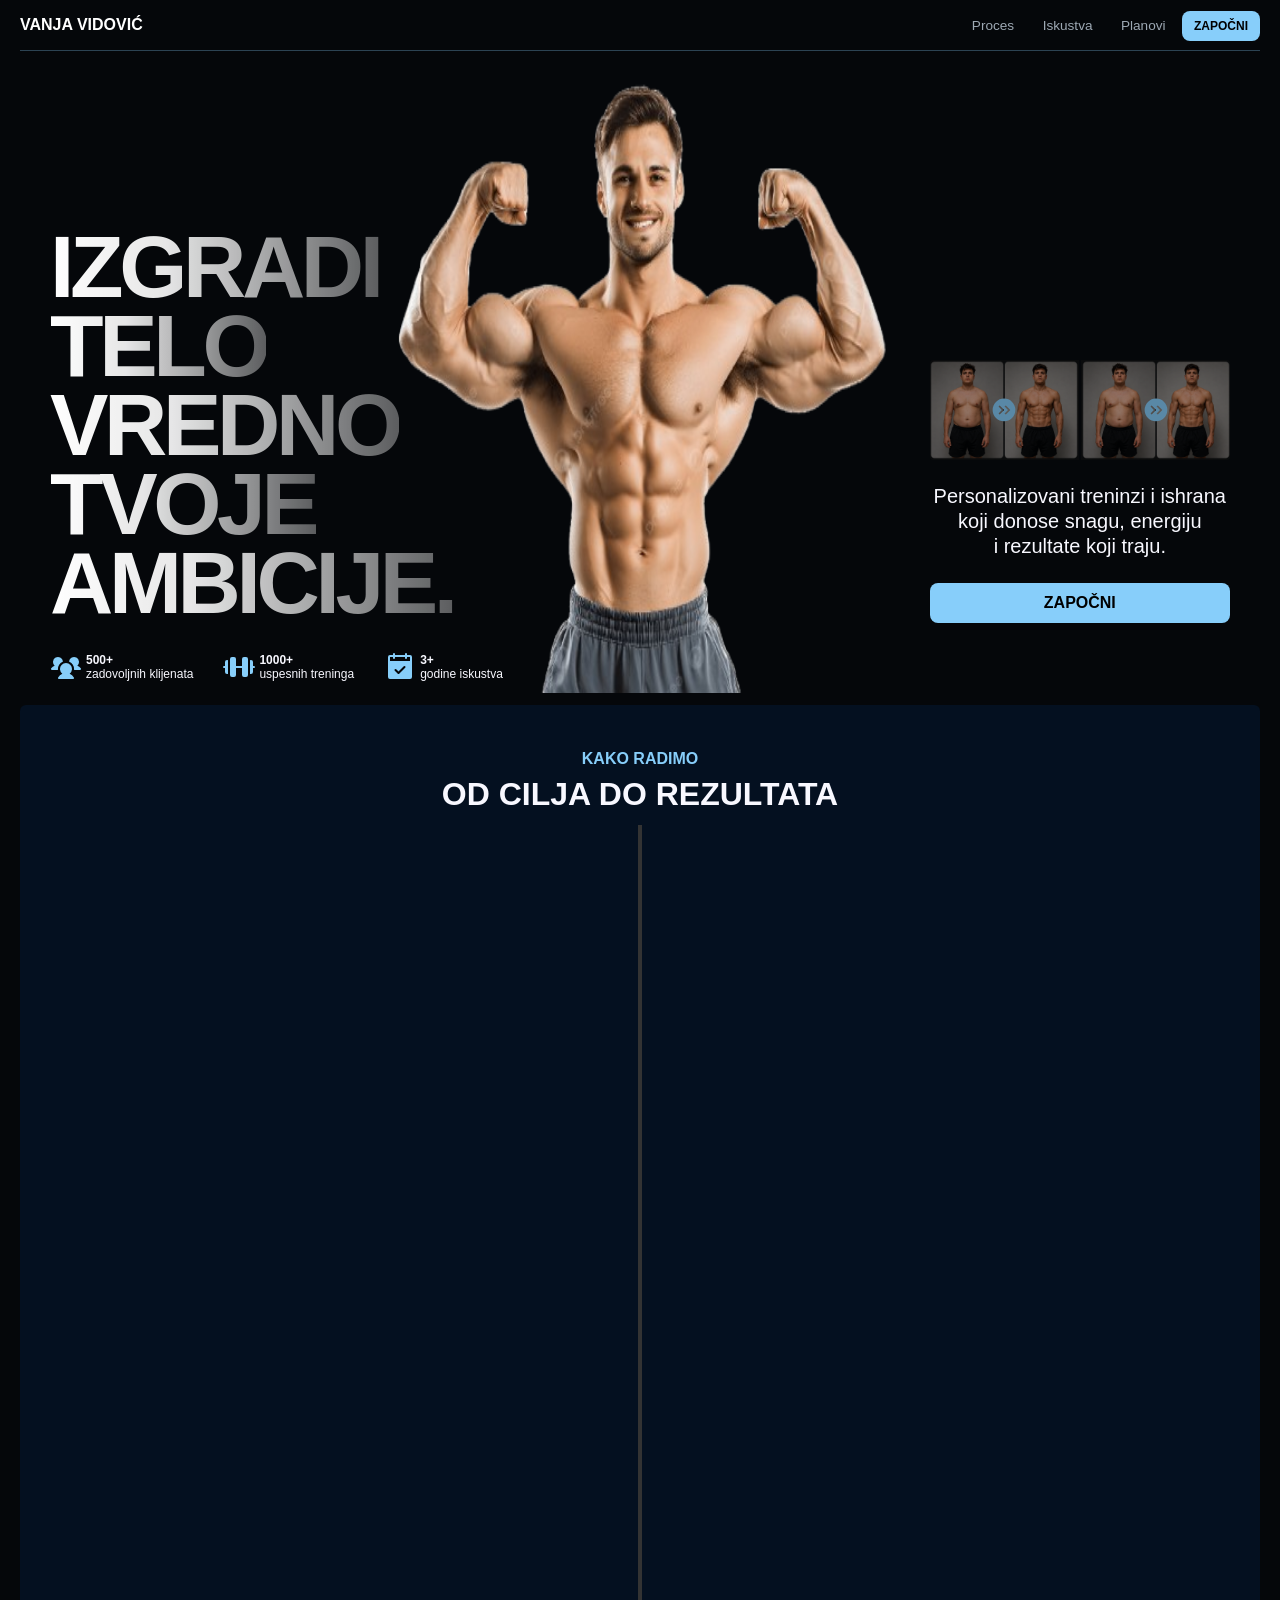
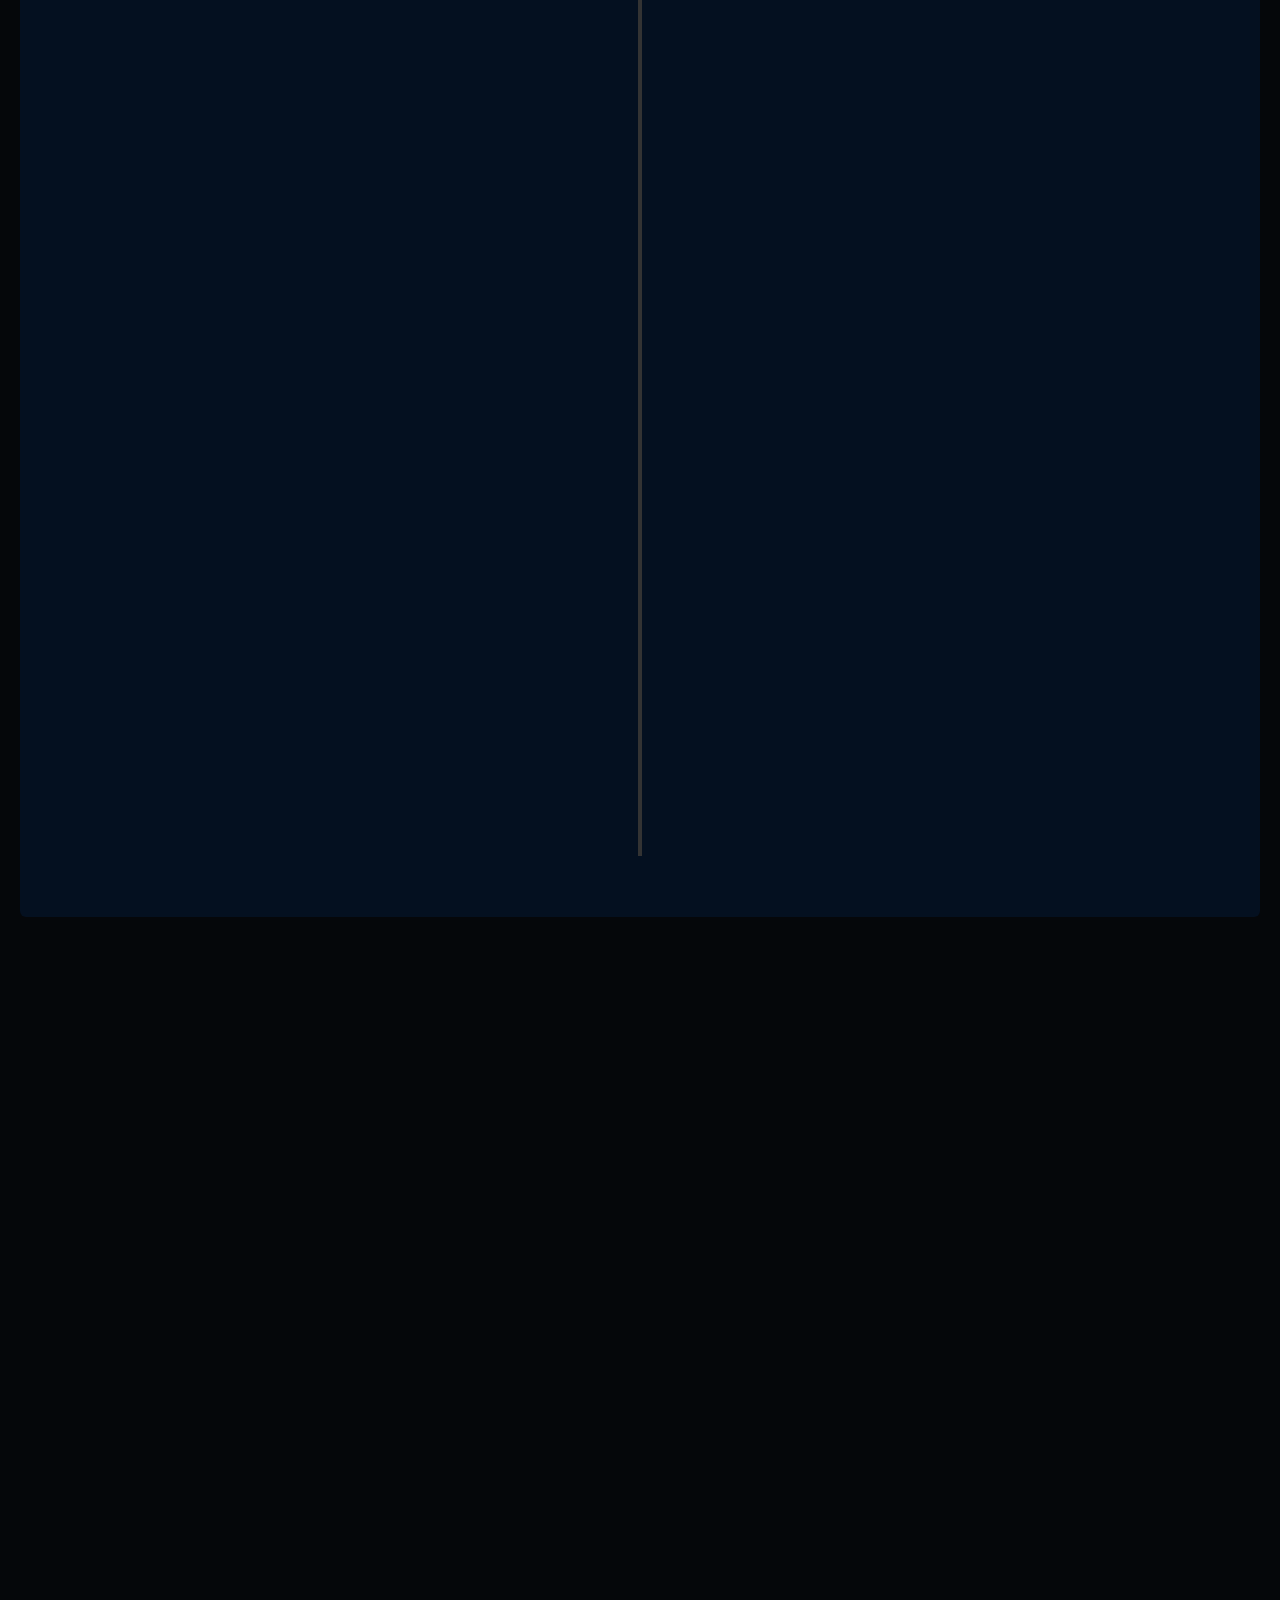
==== index.html @ 12bb02ba "initial content" ====
<!DOCTYPE html>
<html lang="en">
<head>
    <meta charset="UTF-8">
    <meta name="viewport" content="width=device-width, initial-scale=1.0">
    <title>VANJA VIDOVIC | FITNESS COACH</title>
    <link href="https://unpkg.com/aos@2.3.1/dist/aos.css" rel="stylesheet">
    <link rel="stylesheet" href="styles.css">
    
<head>
<body>
    <div class="wrapper">

        <header>
            <a class="vv" href="#prva-sekcija">Vanja Vidović</a>
            <nav>
                <ul>
                    <!-- <li><a href="#hero-id">Početna</a></li> -->
                    <li><a href="#procesSekcija">Proces</a></li>
                    <!-- <li><a href="#rezultati-id">Rezultati</a></li> -->
                    <li><a href="#testemonials-id">Iskustva</a></li>
                    <!-- <li><a href="#o-meni-id">O meni</a></li> -->
                    <li><a href="#ponuda-id">Planovi</a></li>
                    <li class="zapocni"><a class="zapocni-hiperlink" href="upitnik-pc-v2.html">ZAPOČNI</a></li>
                </ul>
            </nav>
        </header>
        
        <main>
            <section class="hero" id="hero-id">
                <img class = "hero-image" src="images/hero test 2.png" alt="slika_trenera">
                
                <div class="title-users">
                    <h1 class="hero-title" id="#title-anchor" data-aos="fade-right" data-aos-anchor="title-anchor"
                    data-aos-duration="1500">
                        <span>Izgradi</span>
                        <span>Telo</span>
                        <span>Vredno</span>
                        <span>Tvoje</span>
                        <span>Ambicije.</span>
                    </h1>
                    
                    <div class="hero-cta" id="#hero-title-anchor" data-aos="fade-left" data-aos-anchor="hero-title-anchor"
                        data-aos-duration="1500">

                        <!-- <div class="steps-cta">
                            <div class="steps-cta-text">
                                <div class="steps-cta-text-item">
                                    <svg xmlns="http://www.w3.org/2000/svg" width="32" height="32" fill="#000000" viewBox="0 0 256 256"><path d="M128,24A104,104,0,1,0,232,128,104.11,104.11,0,0,0,128,24Zm12,152a8,8,0,0,1-16,0V95l-11.56,7.71a8,8,0,1,1-8.88-13.32l24-16A8,8,0,0,1,140,80Z"></path></svg>
                                    <p>Upoznavanje</p>
                                </div>

                                <div class="steps-cta-text-item">
                                    <svg xmlns="http://www.w3.org/2000/svg" width="32" height="32" fill="#000000" viewBox="0 0 256 256"><path d="M128,24A104,104,0,1,0,232,128,104.11,104.11,0,0,0,128,24Zm24,144a8,8,0,0,1,0,16H104a8,8,0,0,1-6.4-12.8l43.17-57.56a16,16,0,1,0-27.86-15,8,8,0,0,1-15.09-5.34,32,32,0,1,1,55.74,29.93L120,168Z"></path></svg>
                                    <p>Plan</p>
                                </div>

                                <div class="steps-cta-text-item">
                                    <svg xmlns="http://www.w3.org/2000/svg" width="32" height="32" fill="#000000" viewBox="0 0 256 256"><path d="M128,24A104,104,0,1,0,232,128,104.11,104.11,0,0,0,128,24Zm-4,164a35.71,35.71,0,0,1-25.71-10.81A8,8,0,1,1,109.71,166,20,20,0,1,0,124,132a8,8,0,0,1-6.55-12.59L136.63,92H104a8,8,0,0,1,0-16h48a8,8,0,0,1,6.55,12.59l-21,30A36,36,0,0,1,124,188Z"></path></svg>
                                    <p>Trening</p>
                                </div>

                                <div class="steps-cta-text-item">
                                    <svg xmlns="http://www.w3.org/2000/svg" width="32" height="32" fill="#000000" viewBox="0 0 256 256"><path d="M104.36,144,136,103.32V144ZM232,128A104,104,0,1,1,128,24,104.11,104.11,0,0,1,232,128Zm-64,24a8,8,0,0,0-8-8h-8V80a8,8,0,0,0-14.31-4.91l-56,72A8,8,0,0,0,88,160h48v16a8,8,0,0,0,16,0V160h8A8,8,0,0,0,168,152Z"></path></svg>
                                    <p>Napredak</p>
                                </div>
                            </div>
                        </div> -->

                        <div class="hero-rezultati">
                            <div class="hero-rezultati-item">
                                <img src="images/rezultat1.png" alt="">
                                <svg class="transformation-icon" xmlns="http://www.w3.org/2000/svg" width="32" height="32" fill="#87cefa" viewBox="0 0 256 256"><path d="M201.57,54.42a104,104,0,1,0,0,147.15A104.17,104.17,0,0,0,201.57,54.42Zm-75.91,79.24-32,32a8,8,0,1,1-11.32-11.32L108.68,128,82.32,101.64A8,8,0,1,1,93.64,90.32l32,32A8,8,0,0,1,125.66,133.66Zm56,0-32,32a8,8,0,0,1-11.32-11.32L164.71,128l-26.36-26.36a8,8,0,1,1,11.32-11.32l32,32A8,8,0,0,1,181.68,133.66Z"></path></svg>
                            </div>

                            <div class="hero-rezultati-item">
                                <img src="images/rezultat1.png" alt="">
                                <svg class="transformation-icon" xmlns="http://www.w3.org/2000/svg" width="32" height="32" fill="#87cefa" viewBox="0 0 256 256"><path d="M201.57,54.42a104,104,0,1,0,0,147.15A104.17,104.17,0,0,0,201.57,54.42Zm-75.91,79.24-32,32a8,8,0,1,1-11.32-11.32L108.68,128,82.32,101.64A8,8,0,1,1,93.64,90.32l32,32A8,8,0,0,1,125.66,133.66Zm56,0-32,32a8,8,0,0,1-11.32-11.32L164.71,128l-26.36-26.36a8,8,0,1,1,11.32-11.32l32,32A8,8,0,0,1,181.68,133.66Z"></path></svg>
                            </div>

                             <div class="hero-rezultati-item">
                                <img src="images/rezultat1.png" alt="">
                                <svg class="transformation-icon" xmlns="http://www.w3.org/2000/svg" width="32" height="32" fill="#87cefa" viewBox="0 0 256 256"><path d="M201.57,54.42a104,104,0,1,0,0,147.15A104.17,104.17,0,0,0,201.57,54.42Zm-75.91,79.24-32,32a8,8,0,1,1-11.32-11.32L108.68,128,82.32,101.64A8,8,0,1,1,93.64,90.32l32,32A8,8,0,0,1,125.66,133.66Zm56,0-32,32a8,8,0,0,1-11.32-11.32L164.71,128l-26.36-26.36a8,8,0,1,1,11.32-11.32l32,32A8,8,0,0,1,181.68,133.66Z"></path></svg>
                            </div>

                             <div class="hero-rezultati-item">
                                <img src="images/rezultat1.png" alt="">
                                <svg class="transformation-icon" xmlns="http://www.w3.org/2000/svg" width="32" height="32" fill="#87cefa" viewBox="0 0 256 256"><path d="M201.57,54.42a104,104,0,1,0,0,147.15A104.17,104.17,0,0,0,201.57,54.42Zm-75.91,79.24-32,32a8,8,0,1,1-11.32-11.32L108.68,128,82.32,101.64A8,8,0,1,1,93.64,90.32l32,32A8,8,0,0,1,125.66,133.66Zm56,0-32,32a8,8,0,0,1-11.32-11.32L164.71,128l-26.36-26.36a8,8,0,1,1,11.32-11.32l32,32A8,8,0,0,1,181.68,133.66Z"></path></svg>
                            </div>
                        </div>

                        <p>
                            <span>Personalizovani treninzi i ishrana</span> 
                            <span>koji donose snagu, energiju</span> 
                            <span>i rezultate koji traju.</span>
                        </p>
                        <a class="cta-hiperlink" href="upitnik-pc-v2.html">ZAPOČNI</a>
                    </div>
                </div>
                
                <div class="badges" id="badges" data-aos="fade-right" data-aos-anchor="#badges"
                data-aos-duration="1750">
                    <div class="badge-item">
                        <svg class="badges-icon" xmlns="http://www.w3.org/2000/svg" width="32" height="32" fill="#000000" viewBox="0 0 256 256"><path d="M64.12,147.8a4,4,0,0,1-4,4.2H16a8,8,0,0,1-7.8-6.17,8.35,8.35,0,0,1,1.62-6.93A67.79,67.79,0,0,1,37,117.51a40,40,0,1,1,66.46-35.8,3.94,3.94,0,0,1-2.27,4.18A64.08,64.08,0,0,0,64,144C64,145.28,64,146.54,64.12,147.8Zm182-8.91A67.76,67.76,0,0,0,219,117.51a40,40,0,1,0-66.46-35.8,3.94,3.94,0,0,0,2.27,4.18A64.08,64.08,0,0,1,192,144c0,1.28,0,2.54-.12,3.8a4,4,0,0,0,4,4.2H240a8,8,0,0,0,7.8-6.17A8.33,8.33,0,0,0,246.17,138.89Zm-89,43.18a48,48,0,1,0-58.37,0A72.13,72.13,0,0,0,65.07,212,8,8,0,0,0,72,224H184a8,8,0,0,0,6.93-12A72.15,72.15,0,0,0,157.19,182.07Z"></path></svg>
                        <p class="badges-text">
                            <span><strong>500+</strong></span>
                            <span>zadovoljnih klijenata</span>
                        </p>
                    </div>

                    <div class="badge-item">
                        <svg class="badges-icon" xmlns="http://www.w3.org/2000/svg" width="32" height="32" fill="#000000" viewBox="0 0 256 256"><path d="M200,64V192a16,16,0,0,1-16,16H168a16,16,0,0,1-16-16V136H104v56a16,16,0,0,1-16,16H72a16,16,0,0,1-16-16V64A16,16,0,0,1,72,48H88a16,16,0,0,1,16,16v56h48V64a16,16,0,0,1,16-16h16A16,16,0,0,1,200,64ZM36,72H32A16,16,0,0,0,16,88v32H8.27A8.18,8.18,0,0,0,0,127.47,8,8,0,0,0,8,136h8v32a16,16,0,0,0,16,16h4a4,4,0,0,0,4-4V76A4,4,0,0,0,36,72Zm220,55.47a8.18,8.18,0,0,0-8.25-7.47H240V88a16,16,0,0,0-16-16h-4a4,4,0,0,0-4,4V180a4,4,0,0,0,4,4h4a16,16,0,0,0,16-16V136h8A8,8,0,0,0,256,127.47Z"></path></svg>
                        <p class="badges-text">
                            <span><strong>1000+</strong></span>
                            <span>uspesnih treninga</span>
                        </p>
                    </div>

                    <div class="badge-item">
                        <svg class="badges-icon" xmlns="http://www.w3.org/2000/svg" width="32" height="32" fill="#000000" viewBox="0 0 256 256"><path d="M208,32H184V24a8,8,0,0,0-16,0v8H88V24a8,8,0,0,0-16,0v8H48A16,16,0,0,0,32,48V208a16,16,0,0,0,16,16H208a16,16,0,0,0,16-16V48A16,16,0,0,0,208,32ZM169.66,133.66l-48,48a8,8,0,0,1-11.32,0l-24-24a8,8,0,0,1,11.32-11.32L116,164.69l42.34-42.35a8,8,0,0,1,11.32,11.32ZM48,80V48H72v8a8,8,0,0,0,16,0V48h80v8a8,8,0,0,0,16,0V48h24V80Z"></path></svg>
                        <p class="badges-text">
                            <span><strong>3+</strong></span>
                            <span>godine iskustva</span>
                        </p>
                    </div>
                </div>
            </section>

            

            <section class="process" id="procesSekcija">

                <div class="process-header">
                    <p class="gh-1">Kako radimo</p>
                    <h2 class="gh-2">Od cilja do rezultata</h2>
                    <!-- <p class="process-header-p">Četiri jasna koraka. Bez nagadjanja.</p> -->
                </div>

                <div class="timeline">
                    <div class="progress-line"></div>
                </div>

                <div class="process-steps">
                    <div class="process-step">
                        <div class="step-position" id="step-01-anchor">
                            <div class="step-info" data-aos="fade-left" data-aos-anchor="#step-01-anchor" 
                              data-aos-anchor-placement="top-center">
                                <span class="step-number">01</span>
            
                                <h3>Upoznavanje</h3>
            
                                <p>
                                    Razgovaramo o tvojim ciljevima, navikama i prethodnom
                                    iskustvu kako bismo pronašli realan put do rezultata.
                                </p>
            
                                <span class="step-result">
                                    <strong>Rezultat:</strong> jasno definisan cilj
                                </span>
                            </div>
                        </div>

                        <figure class="step-photo" data-aos="fade-up"
                            data-aos-duration="750" data-aos-anchor-placement="top-center">

                            <img src="images/upoznavanje.jpg" alt="" loading="lazy">
                        </figure>
                    </div>

                    
                     <div class="process-step">
                        <div class="step-position" id="step-02-anchor">
                            <div class="step-info" data-aos="fade-left" data-aos-anchor="#step-02-anchor"
                            data-aos-anchor-placement="top-center">
                                <span class="step-number">02</span>
            
                                <h3>Plan</h3>
            
                                <p>
                                    Kreiramo plan treninga i ishrane prilagođen tvom nivou,
                                    obavezama i tempu kojim možeš dugoročno da napreduješ.
                                </p>
            
                                <span class="step-result">
                                    <strong>Rezultat:</strong> plan skrojen prema tebi
                                </span>
                            </div>
                        </div>

                        <figure class="step-photo" data-aos="fade-up"
                            data-aos-duration="750" data-aos-anchor-placement="top-center">

                            <img src="images/plan.jpg" alt="" loading="lazy">
                        </figure>
                    </div>
    
                    <div class="process-step">
                        <div class="step-position" id="step-03-anchor">
                            <div class="step-info" data-aos="fade-left" data-aos-anchor="#step-03-anchor"
                            data-aos-anchor-placement="top-center">
                                <span class="step-number">03</span>
            
                                <h3>Trening</h3>
            
                                <p>
                                    Sprovodimo plan uz jasne instrukcije, pravilnu tehniku i
                                    podršku koja ti pomaže da ostaneš dosledan.
                                </p>
            
                                <span class="step-result">
                                    <strong>Rezultat:</strong> siguran i kvalitetan trening
                                </span>
                            </div>
                        </div>

                        <figure class="step-photo"  data-aos="fade-up" 
                            data-aos-duration="750" data-aos-anchor-placement="top-center">

                            <img src="images/trening.jpg" alt="" loading="lazy">
                        </figure>
                    </div>
    
                     <div class="process-step">
                        <div class="step-position" id="step-04-anchor">
                            <div class="step-info" data-aos="fade-right" data-aos-anchor="#step-04-anchor"
                            data-aos-anchor-placement="top-center">
                                <span class="step-number">04</span>
            
                                <h3>Napredak</h3>
            
                                <p>
                                    Pratimo rezultate, prilagođavamo opterećenje i menjamo plan
                                    kako bi tvoj napredak ostao konstantan i merljiv.
                                </p>
                                
                                <span class="step-result">
                                    <strong>Rezultat:</strong> promena koja traje
                                </span>
                            </div>
                        </div>

                        <figure class="step-photo" data-aos="fade-up" 
                            data-aos-duration="750" data-aos-anchor-placement="top-center">
                            <img src="images/napredak.jpg" alt="" loading="lazy">
                        </figure>
                    </div>
                </div>
            </section>

            <section class="rezultati"  data-aos="fade-left" 
                data-aos-anchor-placement="bottom-bottom" id="rezultati-id">

                <button class="backward-control"><svg xmlns="http://www.w3.org/2000/svg" width="32" height="32" fill="#000000" viewBox="0 0 256 256"><path d="M128,24A104,104,0,1,0,232,128,104.11,104.11,0,0,0,128,24Zm21.66,138.34a8,8,0,0,1-11.32,11.32l-40-40a8,8,0,0,1,0-11.32l40-40a8,8,0,0,1,11.32,11.32L115.31,128Z"></path></svg></button>
                <button class="forward-control"><svg xmlns="http://www.w3.org/2000/svg" width="32" height="32" fill="#000000" viewBox="0 0 256 256"><path d="M128,24A104,104,0,1,0,232,128,104.11,104.11,0,0,0,128,24Zm29.66,109.66-40,40a8,8,0,0,1-11.32-11.32L140.69,128,106.34,93.66a8,8,0,0,1,11.32-11.32l40,40A8,8,0,0,1,157.66,133.66Z"></path></svg></button>

            
                <div class="gallery-header">
                    <div class="gallery-header-left">
                        <p class="gh-1">REZULTATI KLIJENATA</p>
                        <p class="gh-2">STVARNI LJUDI. STVARNI REZULTATI.</p>
                    </div>
                    
                    <div class="gallery-header-right">
                        <button id="backward-button"><svg xmlns="http://www.w3.org/2000/svg" width="32" height="32" fill="#000000" viewBox="0 0 256 256"><path d="M224,88v80a16,16,0,0,1-16,16H128v40a8,8,0,0,1-13.66,5.66l-96-96a8,8,0,0,1,0-11.32l96-96A8,8,0,0,1,128,32V72h80A16,16,0,0,1,224,88Z"></path></svg></button>
                        <button id="forward-button"><svg xmlns="http://www.w3.org/2000/svg" width="32" height="32" fill="#000000" viewBox="0 0 256 256"><path d="M237.66,133.66l-96,96A8,8,0,0,1,128,224V184H48a16,16,0,0,1-16-16V88A16,16,0,0,1,48,72h80V32a8,8,0,0,1,13.66-5.66l96,96A8,8,0,0,1,237.66,133.66Z"></path></svg></button>
                    </div>
                </div>
                
                <div class="gallery" tabindex="0">
                    <div class="gallery-card">
                       
                        <div class="gallery-card-left">
                            <img src="images/rezultat1.png" alt="" loading="lazy">
                             <p class="pre">PRE</p>
                             <p class="posle">POSLE</p>
                             <button class="transformation-icon"><svg xmlns="http://www.w3.org/2000/svg" width="32" height="32" fill="#87cefa" viewBox="0 0 256 256"><path d="M201.57,54.42a104,104,0,1,0,0,147.15A104.17,104.17,0,0,0,201.57,54.42Zm-75.91,79.24-32,32a8,8,0,1,1-11.32-11.32L108.68,128,82.32,101.64A8,8,0,1,1,93.64,90.32l32,32A8,8,0,0,1,125.66,133.66Zm56,0-32,32a8,8,0,0,1-11.32-11.32L164.71,128l-26.36-26.36a8,8,0,1,1,11.32-11.32l32,32A8,8,0,0,1,181.68,133.66Z"></path></svg></button>

                        </div>

                        <div class="gallery-card-right">
                            <div class="transformacija-ime">
                                <p>MARKO JOVANOVIĆ</p>
                            </div>

                            <div class="transformacija-stats">
                                <div class="stat" id="prvi-stat">
                                    <svg xmlns="http://www.w3.org/2000/svg" width="32" height="32" fill="#000000" viewBox="0 0 256 256"><path d="M240,128v64a8,8,0,0,1-8,8H168a8,8,0,0,1-5.66-13.66L188.69,160,136,107.31l-34.34,34.35a8,8,0,0,1-11.32,0l-72-72A8,8,0,0,1,29.66,58.34L96,124.69l34.34-34.35a8,8,0,0,1,11.32,0L200,148.69l26.34-26.35A8,8,0,0,1,240,128Z"></path></svg>
                                    <p>-14 KG</p>
                                </div>
                                
                                <svg class="crtica" xmlns="http://www.w3.org/2000/svg" width="32" height="32" fill="#000000" viewBox="0 0 256 256"><path d="M132,24V232a4,4,0,0,1-8,0V24a4,4,0,0,1,8,0Z"></path></svg>                                
                                <div class="stat">
                                    <svg xmlns="http://www.w3.org/2000/svg" width="32" height="32" fill="#000000" viewBox="0 0 256 256"><path d="M208,32H184V24a8,8,0,0,0-16,0v8H88V24a8,8,0,0,0-16,0v8H48A16,16,0,0,0,32,48V208a16,16,0,0,0,16,16H208a16,16,0,0,0,16-16V48A16,16,0,0,0,208,32ZM84,184a12,12,0,1,1,12-12A12,12,0,0,1,84,184Zm44,0a12,12,0,1,1,12-12A12,12,0,0,1,128,184Zm0-40a12,12,0,1,1,12-12A12,12,0,0,1,128,144Zm44,40a12,12,0,1,1,12-12A12,12,0,0,1,172,184Zm0-40a12,12,0,1,1,12-12A12,12,0,0,1,172,144Zm36-64H48V48H72v8a8,8,0,0,0,16,0V48h80v8a8,8,0,0,0,16,0V48h24Z"></path></svg>
                                    <p>12 NEDELJA</p>
                                </div>

                            </div>

                            <div class="transformacija-cilj">
                                <svg xmlns="http://www.w3.org/2000/svg" width="32" height="32" fill="#000000" viewBox="0 0 256 256"><path d="M232,120h-8.34A96.14,96.14,0,0,0,136,32.34V24a8,8,0,0,0-16,0v8.34A96.14,96.14,0,0,0,32.34,120H24a8,8,0,0,0,0,16h8.34A96.14,96.14,0,0,0,120,223.66V232a8,8,0,0,0,16,0v-8.34A96.14,96.14,0,0,0,223.66,136H232a8,8,0,0,0,0-16Zm-32,16h7.6A80.15,80.15,0,0,1,136,207.6V200a8,8,0,0,0-16,0v7.6A80.15,80.15,0,0,1,48.4,136H56a8,8,0,0,0,0-16H48.4A80.15,80.15,0,0,1,120,48.4V56a8,8,0,0,0,16,0V48.4A80.15,80.15,0,0,1,207.6,120H200a8,8,0,0,0,0,16Zm-32-8a40,40,0,1,1-40-40A40,40,0,0,1,168,128Z"></path></svg>

                                <div class="cilj-opis">
                                    <p class="cilj-naslov">CILJ</p>
                                    <p class="cilj-tekst">Gubitka masnog tkiva i izgradnja snage</p>
                                </div>
                            </div>

                            <div class="transformacija-cilj">
                                <svg xmlns="http://www.w3.org/2000/svg" width="32" height="32" fill="#000000" viewBox="0 0 256 256"><path d="M200,32H163.74a47.92,47.92,0,0,0-71.48,0H56A16,16,0,0,0,40,48V216a16,16,0,0,0,16,16H200a16,16,0,0,0,16-16V48A16,16,0,0,0,200,32Zm-72,0a32,32,0,0,1,32,32H96A32,32,0,0,1,128,32Zm32,128H96a8,8,0,0,1,0-16h64a8,8,0,0,1,0,16Zm0-32H96a8,8,0,0,1,0-16h64a8,8,0,0,1,0,16Z"></path></svg>
                                <div class="cilj-opis">
                                    <p class="cilj-naslov">PLAN</p>
                                    <p class="cilj-tekst">4 treninga nedeljno &bull; personalizovana ishrana &bull; nedeljne provere</p>
                                </div>
                            </div>

                            <div class="transformacija-citat">
                                <svg xmlns="http://www.w3.org/2000/svg" width="32" height="32" fill="#000000" viewBox="0 0 256 256"><path d="M116,72v88a48.05,48.05,0,0,1-48,48,8,8,0,0,1,0-16,32,32,0,0,0,32-32v-8H40a16,16,0,0,1-16-16V72A16,16,0,0,1,40,56h60A16,16,0,0,1,116,72ZM216,56H156a16,16,0,0,0-16,16v64a16,16,0,0,0,16,16h60v8a32,32,0,0,1-32,32,8,8,0,0,0,0,16,48.05,48.05,0,0,0,48-48V72A16,16,0,0,0,216,56Z"></path></svg>
                                <p><em>Plan je bio realan, jasan i prilagodjen mom tempu</em> ~ Marko (27)</p>
                            </div>

                            <div class="transformacija-redosled">
                                <p><span>01</span> / 06</p>
                                <div class="circle-navigation">
                                    <svg class="active-circle" xmlns="http://www.w3.org/2000/svg" width="32" height="32" fill="#000000" viewBox="0 0 256 256"><path d="M232,128A104,104,0,1,1,128,24,104.13,104.13,0,0,1,232,128Z"></path></svg>
                                    <svg xmlns="http://www.w3.org/2000/svg" width="32" height="32" fill="#000000" viewBox="0 0 256 256"><path d="M232,128A104,104,0,1,1,128,24,104.13,104.13,0,0,1,232,128Z"></path></svg>
                                    <svg xmlns="http://www.w3.org/2000/svg" width="32" height="32" fill="#000000" viewBox="0 0 256 256"><path d="M232,128A104,104,0,1,1,128,24,104.13,104.13,0,0,1,232,128Z"></path></svg>
                                    <svg xmlns="http://www.w3.org/2000/svg" width="32" height="32" fill="#000000" viewBox="0 0 256 256"><path d="M232,128A104,104,0,1,1,128,24,104.13,104.13,0,0,1,232,128Z"></path></svg>
                                    <svg xmlns="http://www.w3.org/2000/svg" width="32" height="32" fill="#000000" viewBox="0 0 256 256"><path d="M232,128A104,104,0,1,1,128,24,104.13,104.13,0,0,1,232,128Z"></path></svg>
                                    <svg xmlns="http://www.w3.org/2000/svg" width="32" height="32" fill="#000000" viewBox="0 0 256 256"><path d="M232,128A104,104,0,1,1,128,24,104.13,104.13,0,0,1,232,128Z"></path></svg>
                                </div>
                            </div>
                        </div>
                    </div>

                    <div class="gallery-card">
                       
                        <div class="gallery-card-left">
                            <img src="images/rezultat1.png" alt="" loading="lazy">
                             <p class="pre">PRE</p>
                             <p class="posle">POSLE</p>
                             <button class="transformation-icon"><svg xmlns="http://www.w3.org/2000/svg" width="32" height="32" fill="#87cefa" viewBox="0 0 256 256"><path d="M201.57,54.42a104,104,0,1,0,0,147.15A104.17,104.17,0,0,0,201.57,54.42Zm-75.91,79.24-32,32a8,8,0,1,1-11.32-11.32L108.68,128,82.32,101.64A8,8,0,1,1,93.64,90.32l32,32A8,8,0,0,1,125.66,133.66Zm56,0-32,32a8,8,0,0,1-11.32-11.32L164.71,128l-26.36-26.36a8,8,0,1,1,11.32-11.32l32,32A8,8,0,0,1,181.68,133.66Z"></path></svg></button>

                        </div>

                        <div class="gallery-card-right">
                            <div class="transformacija-ime">
                                <p>VANJA VIDOVIC</p>
                            </div>

                            <div class="transformacija-stats">
                                <div class="stat" id="prvi-stat">
                                    <svg xmlns="http://www.w3.org/2000/svg" width="32" height="32" fill="#000000" viewBox="0 0 256 256"><path d="M240,128v64a8,8,0,0,1-8,8H168a8,8,0,0,1-5.66-13.66L188.69,160,136,107.31l-34.34,34.35a8,8,0,0,1-11.32,0l-72-72A8,8,0,0,1,29.66,58.34L96,124.69l34.34-34.35a8,8,0,0,1,11.32,0L200,148.69l26.34-26.35A8,8,0,0,1,240,128Z"></path></svg>
                                    <p>-14 KG</p>
                                </div>
                                
                                <svg class="crtica" xmlns="http://www.w3.org/2000/svg" width="32" height="32" fill="#000000" viewBox="0 0 256 256"><path d="M132,24V232a4,4,0,0,1-8,0V24a4,4,0,0,1,8,0Z"></path></svg>                                
                                <div class="stat">
                                    <svg xmlns="http://www.w3.org/2000/svg" width="32" height="32" fill="#000000" viewBox="0 0 256 256"><path d="M208,32H184V24a8,8,0,0,0-16,0v8H88V24a8,8,0,0,0-16,0v8H48A16,16,0,0,0,32,48V208a16,16,0,0,0,16,16H208a16,16,0,0,0,16-16V48A16,16,0,0,0,208,32ZM84,184a12,12,0,1,1,12-12A12,12,0,0,1,84,184Zm44,0a12,12,0,1,1,12-12A12,12,0,0,1,128,184Zm0-40a12,12,0,1,1,12-12A12,12,0,0,1,128,144Zm44,40a12,12,0,1,1,12-12A12,12,0,0,1,172,184Zm0-40a12,12,0,1,1,12-12A12,12,0,0,1,172,144Zm36-64H48V48H72v8a8,8,0,0,0,16,0V48h80v8a8,8,0,0,0,16,0V48h24Z"></path></svg>
                                    <p>12 NEDELJA</p>
                                </div>

                            </div>

                            <div class="transformacija-cilj">
                                <svg xmlns="http://www.w3.org/2000/svg" width="32" height="32" fill="#000000" viewBox="0 0 256 256"><path d="M232,120h-8.34A96.14,96.14,0,0,0,136,32.34V24a8,8,0,0,0-16,0v8.34A96.14,96.14,0,0,0,32.34,120H24a8,8,0,0,0,0,16h8.34A96.14,96.14,0,0,0,120,223.66V232a8,8,0,0,0,16,0v-8.34A96.14,96.14,0,0,0,223.66,136H232a8,8,0,0,0,0-16Zm-32,16h7.6A80.15,80.15,0,0,1,136,207.6V200a8,8,0,0,0-16,0v7.6A80.15,80.15,0,0,1,48.4,136H56a8,8,0,0,0,0-16H48.4A80.15,80.15,0,0,1,120,48.4V56a8,8,0,0,0,16,0V48.4A80.15,80.15,0,0,1,207.6,120H200a8,8,0,0,0,0,16Zm-32-8a40,40,0,1,1-40-40A40,40,0,0,1,168,128Z"></path></svg>

                                <div class="cilj-opis">
                                    <p class="cilj-naslov">CILJ</p>
                                    <p class="cilj-tekst">Gubitka masnog tkiva i izgradnja snage</p>
                                </div>
                            </div>

                            <div class="transformacija-cilj">
                                <svg xmlns="http://www.w3.org/2000/svg" width="32" height="32" fill="#000000" viewBox="0 0 256 256"><path d="M200,32H163.74a47.92,47.92,0,0,0-71.48,0H56A16,16,0,0,0,40,48V216a16,16,0,0,0,16,16H200a16,16,0,0,0,16-16V48A16,16,0,0,0,200,32Zm-72,0a32,32,0,0,1,32,32H96A32,32,0,0,1,128,32Zm32,128H96a8,8,0,0,1,0-16h64a8,8,0,0,1,0,16Zm0-32H96a8,8,0,0,1,0-16h64a8,8,0,0,1,0,16Z"></path></svg>
                                <div class="cilj-opis">
                                    <p class="cilj-naslov">PLAN</p>
                                    <p class="cilj-tekst">4 treninga nedeljno &bull; personalizovana ishrana &bull; nedeljne provere</p>
                                </div>
                            </div>

                            <div class="transformacija-citat">
                                <svg xmlns="http://www.w3.org/2000/svg" width="32" height="32" fill="#000000" viewBox="0 0 256 256"><path d="M116,72v88a48.05,48.05,0,0,1-48,48,8,8,0,0,1,0-16,32,32,0,0,0,32-32v-8H40a16,16,0,0,1-16-16V72A16,16,0,0,1,40,56h60A16,16,0,0,1,116,72ZM216,56H156a16,16,0,0,0-16,16v64a16,16,0,0,0,16,16h60v8a32,32,0,0,1-32,32,8,8,0,0,0,0,16,48.05,48.05,0,0,0,48-48V72A16,16,0,0,0,216,56Z"></path></svg>
                                <p><em>Plan je bio realan, jasan i prilagodjen mom tempu</em> ~ Marko (27)</p>
                            </div>

                            <div class="transformacija-redosled">
                                <p><span>02</span> / 06</p>
                                <div class="circle-navigation">
                                    <svg xmlns="http://www.w3.org/2000/svg" width="32" height="32" fill="#000000" viewBox="0 0 256 256"><path d="M232,128A104,104,0,1,1,128,24,104.13,104.13,0,0,1,232,128Z"></path></svg>
                                    <svg class="active-circle" xmlns="http://www.w3.org/2000/svg" width="32" height="32" fill="#000000" viewBox="0 0 256 256"><path d="M232,128A104,104,0,1,1,128,24,104.13,104.13,0,0,1,232,128Z"></path></svg>
                                    <svg xmlns="http://www.w3.org/2000/svg" width="32" height="32" fill="#000000" viewBox="0 0 256 256"><path d="M232,128A104,104,0,1,1,128,24,104.13,104.13,0,0,1,232,128Z"></path></svg>
                                    <svg xmlns="http://www.w3.org/2000/svg" width="32" height="32" fill="#000000" viewBox="0 0 256 256"><path d="M232,128A104,104,0,1,1,128,24,104.13,104.13,0,0,1,232,128Z"></path></svg>
                                    <svg xmlns="http://www.w3.org/2000/svg" width="32" height="32" fill="#000000" viewBox="0 0 256 256"><path d="M232,128A104,104,0,1,1,128,24,104.13,104.13,0,0,1,232,128Z"></path></svg>
                                    <svg xmlns="http://www.w3.org/2000/svg" width="32" height="32" fill="#000000" viewBox="0 0 256 256"><path d="M232,128A104,104,0,1,1,128,24,104.13,104.13,0,0,1,232,128Z"></path></svg>
                                </div>
                            </div>
                        </div>
                    </div>

                    <div class="gallery-card">
                        <div class="gallery-card-left">
                            <img src="images/rezultat1.png" alt="" loading="lazy">
                            <p class="pre">PRE</p>
                            <p class="posle">POSLE</p>
                            <button class="transformation-icon"><svg xmlns="http://www.w3.org/2000/svg" width="32" height="32" fill="#87cefa" viewBox="0 0 256 256"><path d="M201.57,54.42a104,104,0,1,0,0,147.15A104.17,104.17,0,0,0,201.57,54.42Zm-75.91,79.24-32,32a8,8,0,1,1-11.32-11.32L108.68,128,82.32,101.64A8,8,0,1,1,93.64,90.32l32,32A8,8,0,0,1,125.66,133.66Zm56,0-32,32a8,8,0,0,1-11.32-11.32L164.71,128l-26.36-26.36a8,8,0,1,1,11.32-11.32l32,32A8,8,0,0,1,181.68,133.66Z"></path></svg></button>

                        </div>

                        <div class="gallery-card-right">
                            <div class="transformacija-ime">
                                <p>PETAR PETROVIC</p>
                            </div>

                            <div class="transformacija-stats">
                                <div class="stat" id="prvi-stat">
                                    <svg xmlns="http://www.w3.org/2000/svg" width="32" height="32" fill="#000000" viewBox="0 0 256 256"><path d="M240,128v64a8,8,0,0,1-8,8H168a8,8,0,0,1-5.66-13.66L188.69,160,136,107.31l-34.34,34.35a8,8,0,0,1-11.32,0l-72-72A8,8,0,0,1,29.66,58.34L96,124.69l34.34-34.35a8,8,0,0,1,11.32,0L200,148.69l26.34-26.35A8,8,0,0,1,240,128Z"></path></svg>
                                    <p>-14 KG</p>
                                </div>
                                
                                <svg class="crtica" xmlns="http://www.w3.org/2000/svg" width="32" height="32" fill="#000000" viewBox="0 0 256 256"><path d="M132,24V232a4,4,0,0,1-8,0V24a4,4,0,0,1,8,0Z"></path></svg>                                
                                <div class="stat">
                                    <svg xmlns="http://www.w3.org/2000/svg" width="32" height="32" fill="#000000" viewBox="0 0 256 256"><path d="M208,32H184V24a8,8,0,0,0-16,0v8H88V24a8,8,0,0,0-16,0v8H48A16,16,0,0,0,32,48V208a16,16,0,0,0,16,16H208a16,16,0,0,0,16-16V48A16,16,0,0,0,208,32ZM84,184a12,12,0,1,1,12-12A12,12,0,0,1,84,184Zm44,0a12,12,0,1,1,12-12A12,12,0,0,1,128,184Zm0-40a12,12,0,1,1,12-12A12,12,0,0,1,128,144Zm44,40a12,12,0,1,1,12-12A12,12,0,0,1,172,184Zm0-40a12,12,0,1,1,12-12A12,12,0,0,1,172,144Zm36-64H48V48H72v8a8,8,0,0,0,16,0V48h80v8a8,8,0,0,0,16,0V48h24Z"></path></svg>
                                    <p>12 NEDELJA</p>
                                </div>

                            </div>

                            <div class="transformacija-cilj">
                                <svg xmlns="http://www.w3.org/2000/svg" width="32" height="32" fill="#000000" viewBox="0 0 256 256"><path d="M232,120h-8.34A96.14,96.14,0,0,0,136,32.34V24a8,8,0,0,0-16,0v8.34A96.14,96.14,0,0,0,32.34,120H24a8,8,0,0,0,0,16h8.34A96.14,96.14,0,0,0,120,223.66V232a8,8,0,0,0,16,0v-8.34A96.14,96.14,0,0,0,223.66,136H232a8,8,0,0,0,0-16Zm-32,16h7.6A80.15,80.15,0,0,1,136,207.6V200a8,8,0,0,0-16,0v7.6A80.15,80.15,0,0,1,48.4,136H56a8,8,0,0,0,0-16H48.4A80.15,80.15,0,0,1,120,48.4V56a8,8,0,0,0,16,0V48.4A80.15,80.15,0,0,1,207.6,120H200a8,8,0,0,0,0,16Zm-32-8a40,40,0,1,1-40-40A40,40,0,0,1,168,128Z"></path></svg>

                                <div class="cilj-opis">
                                    <p class="cilj-naslov">CILJ</p>
                                    <p class="cilj-tekst">Gubitka masnog tkiva i izgradnja snage</p>
                                </div>
                            </div>

                            <div class="transformacija-cilj">
                                <svg xmlns="http://www.w3.org/2000/svg" width="32" height="32" fill="#000000" viewBox="0 0 256 256"><path d="M200,32H163.74a47.92,47.92,0,0,0-71.48,0H56A16,16,0,0,0,40,48V216a16,16,0,0,0,16,16H200a16,16,0,0,0,16-16V48A16,16,0,0,0,200,32Zm-72,0a32,32,0,0,1,32,32H96A32,32,0,0,1,128,32Zm32,128H96a8,8,0,0,1,0-16h64a8,8,0,0,1,0,16Zm0-32H96a8,8,0,0,1,0-16h64a8,8,0,0,1,0,16Z"></path></svg>
                                <div class="cilj-opis">
                                    <p class="cilj-naslov">PLAN</p>
                                    <p class="cilj-tekst">4 treninga nedeljno &bull; personalizovana ishrana &bull; nedeljne provere</p>
                                </div>
                            </div>

                            <div class="transformacija-citat">
                                <svg xmlns="http://www.w3.org/2000/svg" width="32" height="32" fill="#000000" viewBox="0 0 256 256"><path d="M116,72v88a48.05,48.05,0,0,1-48,48,8,8,0,0,1,0-16,32,32,0,0,0,32-32v-8H40a16,16,0,0,1-16-16V72A16,16,0,0,1,40,56h60A16,16,0,0,1,116,72ZM216,56H156a16,16,0,0,0-16,16v64a16,16,0,0,0,16,16h60v8a32,32,0,0,1-32,32,8,8,0,0,0,0,16,48.05,48.05,0,0,0,48-48V72A16,16,0,0,0,216,56Z"></path></svg>
                                <p><em>Plan je bio realan, jasan i prilagodjen mom tempu</em> ~ Marko (27)</p>
                            </div>

                            <div class="transformacija-redosled">
                                <p><span>03</span> / 06</p>
                                <div class="circle-navigation">
                                    <svg xmlns="http://www.w3.org/2000/svg" width="32" height="32" fill="#000000" viewBox="0 0 256 256"><path d="M232,128A104,104,0,1,1,128,24,104.13,104.13,0,0,1,232,128Z"></path></svg>
                                    <svg xmlns="http://www.w3.org/2000/svg" width="32" height="32" fill="#000000" viewBox="0 0 256 256"><path d="M232,128A104,104,0,1,1,128,24,104.13,104.13,0,0,1,232,128Z"></path></svg>
                                    <svg class="active-circle" xmlns="http://www.w3.org/2000/svg" width="32" height="32" fill="#000000" viewBox="0 0 256 256"><path d="M232,128A104,104,0,1,1,128,24,104.13,104.13,0,0,1,232,128Z"></path></svg>
                                    <svg xmlns="http://www.w3.org/2000/svg" width="32" height="32" fill="#000000" viewBox="0 0 256 256"><path d="M232,128A104,104,0,1,1,128,24,104.13,104.13,0,0,1,232,128Z"></path></svg>
                                    <svg xmlns="http://www.w3.org/2000/svg" width="32" height="32" fill="#000000" viewBox="0 0 256 256"><path d="M232,128A104,104,0,1,1,128,24,104.13,104.13,0,0,1,232,128Z"></path></svg>
                                    <svg xmlns="http://www.w3.org/2000/svg" width="32" height="32" fill="#000000" viewBox="0 0 256 256"><path d="M232,128A104,104,0,1,1,128,24,104.13,104.13,0,0,1,232,128Z"></path></svg>
                                </div>
                            </div>
                        </div>
                    </div>

                    <div class="gallery-card">

                        
                        <div class="gallery-card-left">
                            <img src="images/rezultat1.png" alt="" loading="lazy">
                            <p class="pre">PRE</p>
                            <p class="posle">POSLE</p>
                            <button class="transformation-icon"><svg xmlns="http://www.w3.org/2000/svg" width="32" height="32" fill="#87cefa" viewBox="0 0 256 256"><path d="M201.57,54.42a104,104,0,1,0,0,147.15A104.17,104.17,0,0,0,201.57,54.42Zm-75.91,79.24-32,32a8,8,0,1,1-11.32-11.32L108.68,128,82.32,101.64A8,8,0,1,1,93.64,90.32l32,32A8,8,0,0,1,125.66,133.66Zm56,0-32,32a8,8,0,0,1-11.32-11.32L164.71,128l-26.36-26.36a8,8,0,1,1,11.32-11.32l32,32A8,8,0,0,1,181.68,133.66Z"></path></svg></button>

                        </div>

                        <div class="gallery-card-right">
                            <div class="transformacija-ime">
                                <p>PETAR PETROVIC</p>
                            </div>

                            <div class="transformacija-stats">
                                <div class="stat" id="prvi-stat">
                                    <svg xmlns="http://www.w3.org/2000/svg" width="32" height="32" fill="#000000" viewBox="0 0 256 256"><path d="M240,128v64a8,8,0,0,1-8,8H168a8,8,0,0,1-5.66-13.66L188.69,160,136,107.31l-34.34,34.35a8,8,0,0,1-11.32,0l-72-72A8,8,0,0,1,29.66,58.34L96,124.69l34.34-34.35a8,8,0,0,1,11.32,0L200,148.69l26.34-26.35A8,8,0,0,1,240,128Z"></path></svg>
                                    <p>-14 KG</p>
                                </div>
                                
                                <svg class="crtica" xmlns="http://www.w3.org/2000/svg" width="32" height="32" fill="#000000" viewBox="0 0 256 256"><path d="M132,24V232a4,4,0,0,1-8,0V24a4,4,0,0,1,8,0Z"></path></svg>                                
                                <div class="stat">
                                    <svg xmlns="http://www.w3.org/2000/svg" width="32" height="32" fill="#000000" viewBox="0 0 256 256"><path d="M208,32H184V24a8,8,0,0,0-16,0v8H88V24a8,8,0,0,0-16,0v8H48A16,16,0,0,0,32,48V208a16,16,0,0,0,16,16H208a16,16,0,0,0,16-16V48A16,16,0,0,0,208,32ZM84,184a12,12,0,1,1,12-12A12,12,0,0,1,84,184Zm44,0a12,12,0,1,1,12-12A12,12,0,0,1,128,184Zm0-40a12,12,0,1,1,12-12A12,12,0,0,1,128,144Zm44,40a12,12,0,1,1,12-12A12,12,0,0,1,172,184Zm0-40a12,12,0,1,1,12-12A12,12,0,0,1,172,144Zm36-64H48V48H72v8a8,8,0,0,0,16,0V48h80v8a8,8,0,0,0,16,0V48h24Z"></path></svg>
                                    <p>12 NEDELJA</p>
                                </div>

                            </div>

                            <div class="transformacija-cilj">
                                <svg xmlns="http://www.w3.org/2000/svg" width="32" height="32" fill="#000000" viewBox="0 0 256 256"><path d="M232,120h-8.34A96.14,96.14,0,0,0,136,32.34V24a8,8,0,0,0-16,0v8.34A96.14,96.14,0,0,0,32.34,120H24a8,8,0,0,0,0,16h8.34A96.14,96.14,0,0,0,120,223.66V232a8,8,0,0,0,16,0v-8.34A96.14,96.14,0,0,0,223.66,136H232a8,8,0,0,0,0-16Zm-32,16h7.6A80.15,80.15,0,0,1,136,207.6V200a8,8,0,0,0-16,0v7.6A80.15,80.15,0,0,1,48.4,136H56a8,8,0,0,0,0-16H48.4A80.15,80.15,0,0,1,120,48.4V56a8,8,0,0,0,16,0V48.4A80.15,80.15,0,0,1,207.6,120H200a8,8,0,0,0,0,16Zm-32-8a40,40,0,1,1-40-40A40,40,0,0,1,168,128Z"></path></svg>

                                <div class="cilj-opis">
                                    <p class="cilj-naslov">CILJ</p>
                                    <p class="cilj-tekst">Gubitka masnog tkiva i izgradnja snage</p>
                                </div>
                            </div>

                            <div class="transformacija-cilj">
                                <svg xmlns="http://www.w3.org/2000/svg" width="32" height="32" fill="#000000" viewBox="0 0 256 256"><path d="M200,32H163.74a47.92,47.92,0,0,0-71.48,0H56A16,16,0,0,0,40,48V216a16,16,0,0,0,16,16H200a16,16,0,0,0,16-16V48A16,16,0,0,0,200,32Zm-72,0a32,32,0,0,1,32,32H96A32,32,0,0,1,128,32Zm32,128H96a8,8,0,0,1,0-16h64a8,8,0,0,1,0,16Zm0-32H96a8,8,0,0,1,0-16h64a8,8,0,0,1,0,16Z"></path></svg>
                                <div class="cilj-opis">
                                    <p class="cilj-naslov">PLAN</p>
                                    <p class="cilj-tekst">4 treninga nedeljno &bull; personalizovana ishrana &bull; nedeljne provere</p>
                                </div>
                            </div>

                            <div class="transformacija-citat">
                                <svg xmlns="http://www.w3.org/2000/svg" width="32" height="32" fill="#000000" viewBox="0 0 256 256"><path d="M116,72v88a48.05,48.05,0,0,1-48,48,8,8,0,0,1,0-16,32,32,0,0,0,32-32v-8H40a16,16,0,0,1-16-16V72A16,16,0,0,1,40,56h60A16,16,0,0,1,116,72ZM216,56H156a16,16,0,0,0-16,16v64a16,16,0,0,0,16,16h60v8a32,32,0,0,1-32,32,8,8,0,0,0,0,16,48.05,48.05,0,0,0,48-48V72A16,16,0,0,0,216,56Z"></path></svg>
                                <p><em>Plan je bio realan, jasan i prilagodjen mom tempu</em> ~ Marko (27)</p>
                            </div>

                            <div class="transformacija-redosled">
                                <p><span>04</span> / 06</p>
                                <div class="circle-navigation">
                                    <svg xmlns="http://www.w3.org/2000/svg" width="32" height="32" fill="#000000" viewBox="0 0 256 256"><path d="M232,128A104,104,0,1,1,128,24,104.13,104.13,0,0,1,232,128Z"></path></svg>
                                    <svg xmlns="http://www.w3.org/2000/svg" width="32" height="32" fill="#000000" viewBox="0 0 256 256"><path d="M232,128A104,104,0,1,1,128,24,104.13,104.13,0,0,1,232,128Z"></path></svg>
                                    <svg xmlns="http://www.w3.org/2000/svg" width="32" height="32" fill="#000000" viewBox="0 0 256 256"><path d="M232,128A104,104,0,1,1,128,24,104.13,104.13,0,0,1,232,128Z"></path></svg>
                                    <svg class="active-circle" xmlns="http://www.w3.org/2000/svg" width="32" height="32" fill="#000000" viewBox="0 0 256 256"><path d="M232,128A104,104,0,1,1,128,24,104.13,104.13,0,0,1,232,128Z"></path></svg>
                                    <svg xmlns="http://www.w3.org/2000/svg" width="32" height="32" fill="#000000" viewBox="0 0 256 256"><path d="M232,128A104,104,0,1,1,128,24,104.13,104.13,0,0,1,232,128Z"></path></svg>
                                    <svg xmlns="http://www.w3.org/2000/svg" width="32" height="32" fill="#000000" viewBox="0 0 256 256"><path d="M232,128A104,104,0,1,1,128,24,104.13,104.13,0,0,1,232,128Z"></path></svg>
                                </div>
                            </div>
                        </div>
                    </div>

                    <div class="gallery-card">

                        <div class="gallery-card-left">
                            <img src="images/rezultat1.png" alt="" loading="lazy">
                            <p class="pre">PRE</p>
                            <p class="posle">POSLE</p>
                            <button class="transformation-icon"><svg xmlns="http://www.w3.org/2000/svg" width="32" height="32" fill="#87cefa" viewBox="0 0 256 256"><path d="M201.57,54.42a104,104,0,1,0,0,147.15A104.17,104.17,0,0,0,201.57,54.42Zm-75.91,79.24-32,32a8,8,0,1,1-11.32-11.32L108.68,128,82.32,101.64A8,8,0,1,1,93.64,90.32l32,32A8,8,0,0,1,125.66,133.66Zm56,0-32,32a8,8,0,0,1-11.32-11.32L164.71,128l-26.36-26.36a8,8,0,1,1,11.32-11.32l32,32A8,8,0,0,1,181.68,133.66Z"></path></svg></button>

                        </div>

                        <div class="gallery-card-right">
                            <div class="transformacija-ime">
                                <p>PETAR PETROVIC</p>
                            </div>

                            <div class="transformacija-stats">
                                <div class="stat" id="prvi-stat">
                                    <svg xmlns="http://www.w3.org/2000/svg" width="32" height="32" fill="#000000" viewBox="0 0 256 256"><path d="M240,128v64a8,8,0,0,1-8,8H168a8,8,0,0,1-5.66-13.66L188.69,160,136,107.31l-34.34,34.35a8,8,0,0,1-11.32,0l-72-72A8,8,0,0,1,29.66,58.34L96,124.69l34.34-34.35a8,8,0,0,1,11.32,0L200,148.69l26.34-26.35A8,8,0,0,1,240,128Z"></path></svg>
                                    <p>-14 KG</p>
                                </div>
                                
                                <svg class="crtica" xmlns="http://www.w3.org/2000/svg" width="32" height="32" fill="#000000" viewBox="0 0 256 256"><path d="M132,24V232a4,4,0,0,1-8,0V24a4,4,0,0,1,8,0Z"></path></svg>                                
                                <div class="stat">
                                    <svg xmlns="http://www.w3.org/2000/svg" width="32" height="32" fill="#000000" viewBox="0 0 256 256"><path d="M208,32H184V24a8,8,0,0,0-16,0v8H88V24a8,8,0,0,0-16,0v8H48A16,16,0,0,0,32,48V208a16,16,0,0,0,16,16H208a16,16,0,0,0,16-16V48A16,16,0,0,0,208,32ZM84,184a12,12,0,1,1,12-12A12,12,0,0,1,84,184Zm44,0a12,12,0,1,1,12-12A12,12,0,0,1,128,184Zm0-40a12,12,0,1,1,12-12A12,12,0,0,1,128,144Zm44,40a12,12,0,1,1,12-12A12,12,0,0,1,172,184Zm0-40a12,12,0,1,1,12-12A12,12,0,0,1,172,144Zm36-64H48V48H72v8a8,8,0,0,0,16,0V48h80v8a8,8,0,0,0,16,0V48h24Z"></path></svg>
                                    <p>12 NEDELJA</p>
                                </div>

                            </div>

                            <div class="transformacija-cilj">
                                <svg xmlns="http://www.w3.org/2000/svg" width="32" height="32" fill="#000000" viewBox="0 0 256 256"><path d="M232,120h-8.34A96.14,96.14,0,0,0,136,32.34V24a8,8,0,0,0-16,0v8.34A96.14,96.14,0,0,0,32.34,120H24a8,8,0,0,0,0,16h8.34A96.14,96.14,0,0,0,120,223.66V232a8,8,0,0,0,16,0v-8.34A96.14,96.14,0,0,0,223.66,136H232a8,8,0,0,0,0-16Zm-32,16h7.6A80.15,80.15,0,0,1,136,207.6V200a8,8,0,0,0-16,0v7.6A80.15,80.15,0,0,1,48.4,136H56a8,8,0,0,0,0-16H48.4A80.15,80.15,0,0,1,120,48.4V56a8,8,0,0,0,16,0V48.4A80.15,80.15,0,0,1,207.6,120H200a8,8,0,0,0,0,16Zm-32-8a40,40,0,1,1-40-40A40,40,0,0,1,168,128Z"></path></svg>

                                <div class="cilj-opis">
                                    <p class="cilj-naslov">CILJ</p>
                                    <p class="cilj-tekst">Gubitka masnog tkiva i izgradnja snage</p>
                                </div>
                            </div>

                            <div class="transformacija-cilj">
                                <svg xmlns="http://www.w3.org/2000/svg" width="32" height="32" fill="#000000" viewBox="0 0 256 256"><path d="M200,32H163.74a47.92,47.92,0,0,0-71.48,0H56A16,16,0,0,0,40,48V216a16,16,0,0,0,16,16H200a16,16,0,0,0,16-16V48A16,16,0,0,0,200,32Zm-72,0a32,32,0,0,1,32,32H96A32,32,0,0,1,128,32Zm32,128H96a8,8,0,0,1,0-16h64a8,8,0,0,1,0,16Zm0-32H96a8,8,0,0,1,0-16h64a8,8,0,0,1,0,16Z"></path></svg>
                                <div class="cilj-opis">
                                    <p class="cilj-naslov">PLAN</p>
                                    <p class="cilj-tekst">4 treninga nedeljno &bull; personalizovana ishrana &bull; nedeljne provere</p>
                                </div>
                            </div>

                            <div class="transformacija-citat">
                                <svg xmlns="http://www.w3.org/2000/svg" width="32" height="32" fill="#000000" viewBox="0 0 256 256"><path d="M116,72v88a48.05,48.05,0,0,1-48,48,8,8,0,0,1,0-16,32,32,0,0,0,32-32v-8H40a16,16,0,0,1-16-16V72A16,16,0,0,1,40,56h60A16,16,0,0,1,116,72ZM216,56H156a16,16,0,0,0-16,16v64a16,16,0,0,0,16,16h60v8a32,32,0,0,1-32,32,8,8,0,0,0,0,16,48.05,48.05,0,0,0,48-48V72A16,16,0,0,0,216,56Z"></path></svg>
                                <p><em>Plan je bio realan, jasan i prilagodjen mom tempu</em> ~ Marko (27)</p>
                            </div>

                            <div class="transformacija-redosled">
                                <p><span>05</span> / 06</p>
                                <div class="circle-navigation">
                                    <svg xmlns="http://www.w3.org/2000/svg" width="32" height="32" fill="#000000" viewBox="0 0 256 256"><path d="M232,128A104,104,0,1,1,128,24,104.13,104.13,0,0,1,232,128Z"></path></svg>
                                    <svg xmlns="http://www.w3.org/2000/svg" width="32" height="32" fill="#000000" viewBox="0 0 256 256"><path d="M232,128A104,104,0,1,1,128,24,104.13,104.13,0,0,1,232,128Z"></path></svg>
                                    <svg xmlns="http://www.w3.org/2000/svg" width="32" height="32" fill="#000000" viewBox="0 0 256 256"><path d="M232,128A104,104,0,1,1,128,24,104.13,104.13,0,0,1,232,128Z"></path></svg>
                                    <svg xmlns="http://www.w3.org/2000/svg" width="32" height="32" fill="#000000" viewBox="0 0 256 256"><path d="M232,128A104,104,0,1,1,128,24,104.13,104.13,0,0,1,232,128Z"></path></svg>
                                    <svg class="active-circle" xmlns="http://www.w3.org/2000/svg" width="32" height="32" fill="#000000" viewBox="0 0 256 256"><path d="M232,128A104,104,0,1,1,128,24,104.13,104.13,0,0,1,232,128Z"></path></svg>
                                    <svg xmlns="http://www.w3.org/2000/svg" width="32" height="32" fill="#000000" viewBox="0 0 256 256"><path d="M232,128A104,104,0,1,1,128,24,104.13,104.13,0,0,1,232,128Z"></path></svg>
                                </div>
                            </div>
                        </div>
                    </div>

                    <div class="gallery-card" id="lastCard">                        
                        <div class="gallery-card-left">
                            <img src="images/rezultat1.png" alt="" loading="lazy">
                            <p class="pre">PRE</p>
                            <p class="posle">POSLE</p>
                            <button class="transformation-icon"><svg xmlns="http://www.w3.org/2000/svg" width="32" height="32" fill="#87cefa" viewBox="0 0 256 256"><path d="M201.57,54.42a104,104,0,1,0,0,147.15A104.17,104.17,0,0,0,201.57,54.42Zm-75.91,79.24-32,32a8,8,0,1,1-11.32-11.32L108.68,128,82.32,101.64A8,8,0,1,1,93.64,90.32l32,32A8,8,0,0,1,125.66,133.66Zm56,0-32,32a8,8,0,0,1-11.32-11.32L164.71,128l-26.36-26.36a8,8,0,1,1,11.32-11.32l32,32A8,8,0,0,1,181.68,133.66Z"></path></svg></button>

                        </div>

                        <div class="gallery-card-right">
                            <div class="transformacija-ime">
                                <p>PETAR PETROVIC</p>
                            </div>

                            <div class="transformacija-stats">
                                <div class="stat" id="prvi-stat">
                                    <svg xmlns="http://www.w3.org/2000/svg" width="32" height="32" fill="#000000" viewBox="0 0 256 256"><path d="M240,128v64a8,8,0,0,1-8,8H168a8,8,0,0,1-5.66-13.66L188.69,160,136,107.31l-34.34,34.35a8,8,0,0,1-11.32,0l-72-72A8,8,0,0,1,29.66,58.34L96,124.69l34.34-34.35a8,8,0,0,1,11.32,0L200,148.69l26.34-26.35A8,8,0,0,1,240,128Z"></path></svg>
                                    <p>-14 KG</p>
                                </div>
                                
                                <svg class="crtica" xmlns="http://www.w3.org/2000/svg" width="32" height="32" fill="#000000" viewBox="0 0 256 256"><path d="M132,24V232a4,4,0,0,1-8,0V24a4,4,0,0,1,8,0Z"></path></svg>                                
                                <div class="stat">
                                    <svg xmlns="http://www.w3.org/2000/svg" width="32" height="32" fill="#000000" viewBox="0 0 256 256"><path d="M208,32H184V24a8,8,0,0,0-16,0v8H88V24a8,8,0,0,0-16,0v8H48A16,16,0,0,0,32,48V208a16,16,0,0,0,16,16H208a16,16,0,0,0,16-16V48A16,16,0,0,0,208,32ZM84,184a12,12,0,1,1,12-12A12,12,0,0,1,84,184Zm44,0a12,12,0,1,1,12-12A12,12,0,0,1,128,184Zm0-40a12,12,0,1,1,12-12A12,12,0,0,1,128,144Zm44,40a12,12,0,1,1,12-12A12,12,0,0,1,172,184Zm0-40a12,12,0,1,1,12-12A12,12,0,0,1,172,144Zm36-64H48V48H72v8a8,8,0,0,0,16,0V48h80v8a8,8,0,0,0,16,0V48h24Z"></path></svg>
                                    <p>12 NEDELJA</p>
                                </div>

                            </div>

                            <div class="transformacija-cilj">
                                <svg xmlns="http://www.w3.org/2000/svg" width="32" height="32" fill="#000000" viewBox="0 0 256 256"><path d="M232,120h-8.34A96.14,96.14,0,0,0,136,32.34V24a8,8,0,0,0-16,0v8.34A96.14,96.14,0,0,0,32.34,120H24a8,8,0,0,0,0,16h8.34A96.14,96.14,0,0,0,120,223.66V232a8,8,0,0,0,16,0v-8.34A96.14,96.14,0,0,0,223.66,136H232a8,8,0,0,0,0-16Zm-32,16h7.6A80.15,80.15,0,0,1,136,207.6V200a8,8,0,0,0-16,0v7.6A80.15,80.15,0,0,1,48.4,136H56a8,8,0,0,0,0-16H48.4A80.15,80.15,0,0,1,120,48.4V56a8,8,0,0,0,16,0V48.4A80.15,80.15,0,0,1,207.6,120H200a8,8,0,0,0,0,16Zm-32-8a40,40,0,1,1-40-40A40,40,0,0,1,168,128Z"></path></svg>

                                <div class="cilj-opis">
                                    <p class="cilj-naslov">CILJ</p>
                                    <p class="cilj-tekst">Gubitka masnog tkiva i izgradnja snage</p>
                                </div>
                            </div>

                            <div class="transformacija-cilj">
                                <svg xmlns="http://www.w3.org/2000/svg" width="32" height="32" fill="#000000" viewBox="0 0 256 256"><path d="M200,32H163.74a47.92,47.92,0,0,0-71.48,0H56A16,16,0,0,0,40,48V216a16,16,0,0,0,16,16H200a16,16,0,0,0,16-16V48A16,16,0,0,0,200,32Zm-72,0a32,32,0,0,1,32,32H96A32,32,0,0,1,128,32Zm32,128H96a8,8,0,0,1,0-16h64a8,8,0,0,1,0,16Zm0-32H96a8,8,0,0,1,0-16h64a8,8,0,0,1,0,16Z"></path></svg>
                                <div class="cilj-opis">
                                    <p class="cilj-naslov">PLAN</p>
                                    <p class="cilj-tekst">4 treninga nedeljno &bull; personalizovana ishrana &bull; nedeljne provere</p>
                                </div>
                            </div>

                            <div class="transformacija-citat">
                                <svg xmlns="http://www.w3.org/2000/svg" width="32" height="32" fill="#000000" viewBox="0 0 256 256"><path d="M116,72v88a48.05,48.05,0,0,1-48,48,8,8,0,0,1,0-16,32,32,0,0,0,32-32v-8H40a16,16,0,0,1-16-16V72A16,16,0,0,1,40,56h60A16,16,0,0,1,116,72ZM216,56H156a16,16,0,0,0-16,16v64a16,16,0,0,0,16,16h60v8a32,32,0,0,1-32,32,8,8,0,0,0,0,16,48.05,48.05,0,0,0,48-48V72A16,16,0,0,0,216,56Z"></path></svg>
                                <p><em>Plan je bio realan, jasan i prilagodjen mom tempu</em> ~ Marko (27)</p>
                            </div>

                            <div class="transformacija-redosled">
                                <p><span>06</span> / 06</p>
                                <div class="circle-navigation">
                                    <svg xmlns="http://www.w3.org/2000/svg" width="32" height="32" fill="#000000" viewBox="0 0 256 256"><path d="M232,128A104,104,0,1,1,128,24,104.13,104.13,0,0,1,232,128Z"></path></svg>
                                    <svg xmlns="http://www.w3.org/2000/svg" width="32" height="32" fill="#000000" viewBox="0 0 256 256"><path d="M232,128A104,104,0,1,1,128,24,104.13,104.13,0,0,1,232,128Z"></path></svg>
                                    <svg xmlns="http://www.w3.org/2000/svg" width="32" height="32" fill="#000000" viewBox="0 0 256 256"><path d="M232,128A104,104,0,1,1,128,24,104.13,104.13,0,0,1,232,128Z"></path></svg>
                                    <svg xmlns="http://www.w3.org/2000/svg" width="32" height="32" fill="#000000" viewBox="0 0 256 256"><path d="M232,128A104,104,0,1,1,128,24,104.13,104.13,0,0,1,232,128Z"></path></svg>
                                    <svg xmlns="http://www.w3.org/2000/svg" width="32" height="32" fill="#000000" viewBox="0 0 256 256"><path d="M232,128A104,104,0,1,1,128,24,104.13,104.13,0,0,1,232,128Z"></path></svg>
                                    <svg class="active-circle" xmlns="http://www.w3.org/2000/svg" width="32" height="32" fill="#000000" viewBox="0 0 256 256"><path d="M232,128A104,104,0,1,1,128,24,104.13,104.13,0,0,1,232,128Z"></path></svg>
                                </div>
                            </div>
                        </div>
                    </div>
                </div>

                <div class="rezultati-cta">
                    <a class="cta-hiperlink" href="upitnik-pc-v2.html">Želim svoju transformaciju</a>
                </div>
            </section>

            
            
            <section class="testemonials" data-aos="fade-right" data-aos-anchor-placement="bottom-bottom"
            id="testemonials-id">
                <div class="testemonials-header">
                    <div class="gallery-header-left">
                        <p class="gh-1">Iskustva klijenata</p>
                        <p class="gh-2">Njihovim recima.</p>
                    </div>
                </div>

                <div class="testemonials-wrapper">
                    <div class="video-1 playing-video">
                        <video src="videos/video-1.mp4"></video>
                        <div class="testemonials-order">
                            <button><svg xmlns="http://www.w3.org/2000/svg" width="32" height="32" fill="#000000" viewBox="0 0 256 256"><path d="M240,128a15.74,15.74,0,0,1-7.6,13.51L88.32,229.65a16,16,0,0,1-16.2.3A15.86,15.86,0,0,1,64,216.13V39.87a15.86,15.86,0,0,1,8.12-13.82,16,16,0,0,1,16.2.3L232.4,114.49A15.74,15.74,0,0,1,240,128Z"></path></svg></button>
                            <p>Video 01</p>
                        </div>
                    </div>

                    <div class="video-2">
                        <video src="videos/video-2.mp4"></video>
                        <div class="testemonials-order">
                            <button><svg xmlns="http://www.w3.org/2000/svg" width="32" height="32" fill="#000000" viewBox="0 0 256 256"><path d="M240,128a15.74,15.74,0,0,1-7.6,13.51L88.32,229.65a16,16,0,0,1-16.2.3A15.86,15.86,0,0,1,64,216.13V39.87a15.86,15.86,0,0,1,8.12-13.82,16,16,0,0,1,16.2.3L232.4,114.49A15.74,15.74,0,0,1,240,128Z"></path></svg></button>
                            <p>Video 02</p>
                        </div>
                    </div>

                    <div class="video-3">
                        <video src="videos/video-3.mp4"></video>
                        <div class="testemonials-order">
                            <button><svg xmlns="http://www.w3.org/2000/svg" width="32" height="32" fill="#000000" viewBox="0 0 256 256"><path d="M240,128a15.74,15.74,0,0,1-7.6,13.51L88.32,229.65a16,16,0,0,1-16.2.3A15.86,15.86,0,0,1,64,216.13V39.87a15.86,15.86,0,0,1,8.12-13.82,16,16,0,0,1,16.2.3L232.4,114.49A15.74,15.74,0,0,1,240,128Z"></path></svg></button>
                            <p>Video 03</p>
                        </div>
                    </div>
            
                    <div class="main-video">
                        <button class="play-video-btn"><svg xmlns="http://www.w3.org/2000/svg" width="32" height="32" fill="#000000" viewBox="0 0 256 256"><path d="M240,128a15.74,15.74,0,0,1-7.6,13.51L88.32,229.65a16,16,0,0,1-16.2.3A15.86,15.86,0,0,1,64,216.13V39.87a15.86,15.86,0,0,1,8.12-13.82,16,16,0,0,1,16.2.3L232.4,114.49A15.74,15.74,0,0,1,240,128Z"></path></svg></button>
                        <video src="videos/video-1.mp4" class="active-video main-testemonial"></video>
                        <div class="main-video-description">
                            <svg class="testemonial-quote" xmlns="http://www.w3.org/2000/svg" width="32" height="32" fill="#000000" viewBox="0 0 256 256"><path d="M116,72v88a48.05,48.05,0,0,1-48,48,8,8,0,0,1,0-16,32,32,0,0,0,32-32v-8H40a16,16,0,0,1-16-16V72A16,16,0,0,1,40,56h60A16,16,0,0,1,116,72ZM216,56H156a16,16,0,0,0-16,16v64a16,16,0,0,0,16,16h60v8a32,32,0,0,1-32,32,8,8,0,0,0,0,16,48.05,48.05,0,0,0,48-48V72A16,16,0,0,0,216,56Z"></path></svg>
                            
                            <div class="video-description-klijent">
                                <p class="klijent-ime">Marko Jovanovic</p>
                                <p class="klijent-utisak">"Plan se uklapa u moj zivot, a rezultat je dosao bez ekstremne dijete."</p>
                            </div>

                            <svg class="crtica" xmlns="http://www.w3.org/2000/svg" width="32" height="32" fill="#000000" viewBox="0 0 256 256"><path d="M132,24V232a4,4,0,0,1-8,0V24a4,4,0,0,1,8,0Z"></path></svg>                                

                            <div class="video-description-trajanje">
                                <svg class="testemonial-calendar" xmlns="http://www.w3.org/2000/svg" width="32" height="32" fill="#000000" viewBox="0 0 256 256"><path d="M208,32H184V24a8,8,0,0,0-16,0v8H88V24a8,8,0,0,0-16,0v8H48A16,16,0,0,0,32,48V208a16,16,0,0,0,16,16H208a16,16,0,0,0,16-16V48A16,16,0,0,0,208,32ZM84,184a12,12,0,1,1,12-12A12,12,0,0,1,84,184Zm44,0a12,12,0,1,1,12-12A12,12,0,0,1,128,184Zm0-40a12,12,0,1,1,12-12A12,12,0,0,1,128,144Zm44,40a12,12,0,1,1,12-12A12,12,0,0,1,172,184Zm0-40a12,12,0,1,1,12-12A12,12,0,0,1,172,144Zm36-64H48V48H72v8a8,8,0,0,0,16,0V48h80v8a8,8,0,0,0,16,0V48h24Z"></path></svg>
                                <p class="trajanje-content">12 Nedelja</p>
                            </div>

                        </div>
                    </div>
                </div>
            </section>

            <section class="o-treneru" data-aos="fade-left" data-aos-anchor-placement="bottom-bottom" data-aos-duration="500"
            id="o-meni-id">
                <div class="o-treneru-left">
                    <p class="oth-1">O treneru</p>
                    <h3 class="oth-2">Ćao, ja sam Vanja</h3>
                    <p class="o-treneru-pasus"><span>Trening je deo mog zivota vec 5 godina.</span>Danas pomazem bilo kome ko zeli da napravi prve korake i napreduje.</p>
                    <p class="o-treneru-pasus poslednji">Vazno mi je da znas zasto nesto radimo i da se osecas slobodno da pitas.</p>
                    <button class="o-treneru-cta"><a href="upitnik-pc-v2.html">Zapocnimo saradnju &rarr;</a></button>
                </div>

                <div class="o-treneru-right">
                    <div class="placeholder"></div>
                    <div class="outline"></div>
                    <img src="images/trener portret 2.png" alt="" class="trener-portret" loading="lazy">            
                </div>
            </section>

            <section class="ponuda" id="ponuda-id" data-aos="fade-right" data-aos-duration="750" 
            data-aos-anchor-placement="center-bottom">
                <div class="ponuda-header">
                    <div class="ponuda-header-main">
                        <p class="gh-1 ph-1">Nacini saradnje</p>
                        <p class="gh-2">Podrska prema tvojim ciljevima.</p>
                    </div>
<!-- 
                    <div class="ponuda-header-content">
                        <p>Pronadji nivo podrske koji ti odgovara.</p>
                        <p>Detalje i cenu dogovaramo na besplatnom pozivu.</p>
                    </div> -->
                </div>

                <div class="planovi">
                    <div class="plan-kartica sporedna-kartica">
                        <div class="kartica-header">
                            <p>Nivo 01</p>
                            <svg xmlns="http://www.w3.org/2000/svg" width="32" height="32" fill="#000000" viewBox="0 0 256 256"><path d="M132,112v88a12,12,0,0,1-24,0V112a12,12,0,0,1,24,0ZM80,140a12,12,0,0,0-12,12v48a12,12,0,0,0,24,0V152A12,12,0,0,0,80,140ZM40,180a12,12,0,0,0-12,12v8a12,12,0,0,0,24,0v-8A12,12,0,0,0,40,180Z"></path></svg>                            
                        </div>

                        <div class="kartica-paket">
                            <p class="naziv-paketa">Start</p>
                            <p class="hook-paketa">Jasan plan. Tvoj tempo.</p>
                            <p class="opis-paketa">Za tebe ako volis samostalan rad, ali zelis strukturu i strucne smernice.</p>
                        </div>

                        <div class="fokus">
                            <div class="fokus-header">
                                <p>Fokus saradnje</p>
                            </div>

                            <div class="fokus-stavke">
                                <div class="fokus-stavka">
                                    <svg xmlns="http://www.w3.org/2000/svg" width="32" height="32" fill="#000000" viewBox="0 0 256 256"><path d="M243.31,90.91l-128.4,128.4a16,16,0,0,1-22.62,0l-71.62-72a16,16,0,0,1,0-22.61l20-20a16,16,0,0,1,22.58,0L104,144.22l96.76-95.57a16,16,0,0,1,22.59,0l19.95,19.54A16,16,0,0,1,243.31,90.91Z"></path></svg>
                                    <p>Personalizovan plan treninga</p>
                                </div>

                                <div class="fokus-stavka">
                                    <svg xmlns="http://www.w3.org/2000/svg" width="32" height="32" fill="#000000" viewBox="0 0 256 256"><path d="M243.31,90.91l-128.4,128.4a16,16,0,0,1-22.62,0l-71.62-72a16,16,0,0,1,0-22.61l20-20a16,16,0,0,1,22.58,0L104,144.22l96.76-95.57a16,16,0,0,1,22.59,0l19.95,19.54A16,16,0,0,1,243.31,90.91Z"></path></svg>
                                    <p>Smernice za ishranu</p>
                                </div>

                                <div class="fokus-stavka">
                                    <svg xmlns="http://www.w3.org/2000/svg" width="32" height="32" fill="#000000" viewBox="0 0 256 256"><path d="M243.31,90.91l-128.4,128.4a16,16,0,0,1-22.62,0l-71.62-72a16,16,0,0,1,0-22.61l20-20a16,16,0,0,1,22.58,0L104,144.22l96.76-95.57a16,16,0,0,1,22.59,0l19.95,19.54A16,16,0,0,1,243.31,90.91Z"></path></svg>
                                    <p>Uputsva za izvodjenje vezbi</p>
                                </div>

                                <div class="fokus-stavka">
                                    <svg xmlns="http://www.w3.org/2000/svg" width="32" height="32" fill="#000000" viewBox="0 0 256 256"><path d="M243.31,90.91l-128.4,128.4a16,16,0,0,1-22.62,0l-71.62-72a16,16,0,0,1,0-22.61l20-20a16,16,0,0,1,22.58,0L104,144.22l96.76-95.57a16,16,0,0,1,22.59,0l19.95,19.54A16,16,0,0,1,243.31,90.91Z"></path></svg>                                   
                                    <p>Dogovorene provere napretka</p>
                                </div>
                            </div>
                        </div>

                        <div class="kartica-cta">
                            <a href="https://calendly.com/jovicicdigital/intro-call" target="_blank">Zakazi besplatan poziv</a>
                            <svg xmlns="http://www.w3.org/2000/svg" width="32" height="32" fill="#000000" viewBox="0 0 256 256"><path d="M128,136v64a8,8,0,0,1-13.66,5.66L88,179.31,45.66,221.66a8,8,0,0,1-11.32-11.32L76.69,168,50.34,141.66A8,8,0,0,1,56,128h64A8,8,0,0,1,128,136ZM208,32H80A16,16,0,0,0,64,48V96a8,8,0,0,0,16,0V48H208V176H160a8,8,0,0,0,0,16h48a16,16,0,0,0,16-16V48A16,16,0,0,0,208,32Z"></path></svg>
                        </div>
                    </div>


                    <div class="plan-kartica preporuka-kartica" >
                        <div class="kartica-header">
                            <p class="preporuka">Nivo 02</p>
                            <p class="recomm">Preporuka</p>
                            <svg class="preporuka-ikonica" xmlns="http://www.w3.org/2000/svg" width="32" height="32" fill="#000000" viewBox="0 0 256 256"><path d="M168,72V200a8,8,0,0,1-16,0V72a8,8,0,0,1,16,0Zm-48,32a8,8,0,0,0-8,8v88a8,8,0,0,0,16,0V112A8,8,0,0,0,120,104ZM80,144a8,8,0,0,0-8,8v48a8,8,0,0,0,16,0V152A8,8,0,0,0,80,144ZM40,184a8,8,0,0,0-8,8v8a8,8,0,0,0,16,0v-8A8,8,0,0,0,40,184Z"></path></svg>                            
                        </div>

                        <div class="kartica-paket">
                            <p class="naziv-paketa preporuka">Progres</p>
                            <p class="hook-paketa preporuka">Podrska za kontinuitet</p>
                            <p class="opis-paketa preporuka-opis">Za tebe ako zelis redovno pracenje i prilagodjavanje plana kroz saradnju.</p>
                        </div>

                        <div class="fokus preporuka-fokus" >
                            <div class="fokus-header preporuka">
                                <p>Fokus saradnje</p>
                            </div>

                            <div class="fokus-stavke">
                                <div class="fokus-stavka">
                                    <svg class="preporuka-ikonica" xmlns="http://www.w3.org/2000/svg" width="32" height="32" fill="#000000" viewBox="0 0 256 256"><path d="M243.31,90.91l-128.4,128.4a16,16,0,0,1-22.62,0l-71.62-72a16,16,0,0,1,0-22.61l20-20a16,16,0,0,1,22.58,0L104,144.22l96.76-95.57a16,16,0,0,1,22.59,0l19.95,19.54A16,16,0,0,1,243.31,90.91Z"></path></svg>
                                    <p class="preporuka-opis">Plan treninga i ishrane</p>
                                </div>

                                <div class="fokus-stavka">
                                    <svg class="preporuka-ikonica" xmlns="http://www.w3.org/2000/svg" width="32" height="32" fill="#000000" viewBox="0 0 256 256"><path d="M243.31,90.91l-128.4,128.4a16,16,0,0,1-22.62,0l-71.62-72a16,16,0,0,1,0-22.61l20-20a16,16,0,0,1,22.58,0L104,144.22l96.76-95.57a16,16,0,0,1,22.59,0l19.95,19.54A16,16,0,0,1,243.31,90.91Z"></path></svg>
                                    <p class="preporuka-opis">Redovne provere napretka</p>
                                </div>

                                <div class="fokus-stavka">
                                    <svg class="preporuka-ikonica" xmlns="http://www.w3.org/2000/svg" width="32" height="32" fill="#000000" viewBox="0 0 256 256"><path d="M243.31,90.91l-128.4,128.4a16,16,0,0,1-22.62,0l-71.62-72a16,16,0,0,1,0-22.61l20-20a16,16,0,0,1,22.58,0L104,144.22l96.76-95.57a16,16,0,0,1,22.59,0l19.95,19.54A16,16,0,0,1,243.31,90.91Z"></path></svg>
                                    <p class="preporuka-opis">Prilagodjavanje plana</p>
                                </div>

                                <div class="fokus-stavka">
                                    <svg class="preporuka-ikonica" xmlns="http://www.w3.org/2000/svg" width="32" height="32" fill="#000000" viewBox="0 0 256 256"><path d="M243.31,90.91l-128.4,128.4a16,16,0,0,1-22.62,0l-71.62-72a16,16,0,0,1,0-22.61l20-20a16,16,0,0,1,22.58,0L104,144.22l96.76-95.57a16,16,0,0,1,22.59,0l19.95,19.54A16,16,0,0,1,243.31,90.91Z"></path></svg>                                   
                                    <p class="preporuka-opis">Podrska i povratne informacije</p>
                                </div>
                            </div>
                        </div>

                        <div class="kartica-cta">
                            <a href="https://calendly.com/jovicicdigital/intro-call" target="_blank">Zakazi besplatan poziv</a>
                            <svg xmlns="http://www.w3.org/2000/svg" width="32" height="32" fill="#000000" viewBox="0 0 256 256"><path d="M128,136v64a8,8,0,0,1-13.66,5.66L88,179.31,45.66,221.66a8,8,0,0,1-11.32-11.32L76.69,168,50.34,141.66A8,8,0,0,1,56,128h64A8,8,0,0,1,128,136ZM208,32H80A16,16,0,0,0,64,48V96a8,8,0,0,0,16,0V48H208V176H160a8,8,0,0,0,0,16h48a16,16,0,0,0,16-16V48A16,16,0,0,0,208,32Z"></path></svg>
                        </div>
                    </div>


    
                    <div class="plan-kartica sporedna-kartica">
                        <div class="kartica-header">
                            <p>Nivo 03</p>
                            <svg xmlns="http://www.w3.org/2000/svg" width="32" height="32" fill="#000000" viewBox="0 0 256 256"><path d="M168,72V200a8,8,0,0,1-16,0V72a8,8,0,0,1,16,0Zm32-48a8,8,0,0,0-8,8V200a8,8,0,0,0,16,0V32A8,8,0,0,0,200,24Zm-80,80a8,8,0,0,0-8,8v88a8,8,0,0,0,16,0V112A8,8,0,0,0,120,104ZM80,144a8,8,0,0,0-8,8v48a8,8,0,0,0,16,0V152A8,8,0,0,0,80,144ZM40,184a8,8,0,0,0-8,8v8a8,8,0,0,0,16,0v-8A8,8,0,0,0,40,184Z"></path></svg>                            
                        </div>

                        <div class="kartica-paket">
                            <p class="naziv-paketa">1 na 1</p>
                            <p class="hook-paketa">Bliska saradnja.</p>
                            <p class="opis-paketa">Za tebe ako zelis intenzviniju podrsku i detaljan rad na treningu i navikama.</p>
                        </div>

                        <div class="fokus">
                            <div class="fokus-header">
                                <p>Fokus saradnje</p>
                            </div>

                            <div class="fokus-stavke">
                                <div class="fokus-stavka">
                                    <svg xmlns="http://www.w3.org/2000/svg" width="32" height="32" fill="#000000" viewBox="0 0 256 256"><path d="M243.31,90.91l-128.4,128.4a16,16,0,0,1-22.62,0l-71.62-72a16,16,0,0,1,0-22.61l20-20a16,16,0,0,1,22.58,0L104,144.22l96.76-95.57a16,16,0,0,1,22.59,0l19.95,19.54A16,16,0,0,1,243.31,90.91Z"></path></svg>
                                    <p>Individualno vodjenje</p>
                                </div>

                                <div class="fokus-stavka">
                                    <svg xmlns="http://www.w3.org/2000/svg" width="32" height="32" fill="#000000" viewBox="0 0 256 256"><path d="M243.31,90.91l-128.4,128.4a16,16,0,0,1-22.62,0l-71.62-72a16,16,0,0,1,0-22.61l20-20a16,16,0,0,1,22.58,0L104,144.22l96.76-95.57a16,16,0,0,1,22.59,0l19.95,19.54A16,16,0,0,1,243.31,90.91Z"></path></svg>
                                    <p>Direktni razgovori sa trenerom</p>
                                </div>

                                <div class="fokus-stavka">
                                    <svg xmlns="http://www.w3.org/2000/svg" width="32" height="32" fill="#000000" viewBox="0 0 256 256"><path d="M243.31,90.91l-128.4,128.4a16,16,0,0,1-22.62,0l-71.62-72a16,16,0,0,1,0-22.61l20-20a16,16,0,0,1,22.58,0L104,144.22l96.76-95.57a16,16,0,0,1,22.59,0l19.95,19.54A16,16,0,0,1,243.31,90.91Z"></path></svg>
                                    <p>Detaljna analiza treninga</p>
                                </div>

                                <div class="fokus-stavka">
                                    <svg xmlns="http://www.w3.org/2000/svg" width="32" height="32" fill="#000000" viewBox="0 0 256 256"><path d="M243.31,90.91l-128.4,128.4a16,16,0,0,1-22.62,0l-71.62-72a16,16,0,0,1,0-22.61l20-20a16,16,0,0,1,22.58,0L104,144.22l96.76-95.57a16,16,0,0,1,22.59,0l19.95,19.54A16,16,0,0,1,243.31,90.91Z"></path></svg>                                   
                                    <p>Kontinualno prilagodjavanje</p>
                                </div>
                            </div>
                        </div>

                        <div class="kartica-cta">
                            <a href="https://calendly.com/jovicicdigital/intro-call" target="_blank">Zakazi besplatan poziv</a>
                            <svg xmlns="http://www.w3.org/2000/svg" width="32" height="32" fill="#000000" viewBox="0 0 256 256"><path d="M128,136v64a8,8,0,0,1-13.66,5.66L88,179.31,45.66,221.66a8,8,0,0,1-11.32-11.32L76.69,168,50.34,141.66A8,8,0,0,1,56,128h64A8,8,0,0,1,128,136ZM208,32H80A16,16,0,0,0,64,48V96a8,8,0,0,0,16,0V48H208V176H160a8,8,0,0,0,0,16h48a16,16,0,0,0,16-16V48A16,16,0,0,0,208,32Z"></path></svg>
                        </div>
                    </div>                    
                </div>

                <div class="ponuda-footer">
                    <p><span>Ne moras da odlucis unapred.</span> Ovi nivoi su polazna tacka.</p>
                    <p>Na pozivu zajedno definisemo program prema tvojim potrebama.</p>
                </div>
            </section>

            <section class="faq" id="faq-id" data-aos="fade-left" data-aos-duration="750" data-aos-anchor-placement="bottom-bottom">
                <div class="faq-header">
                    <p class="gh-1">Česta pitanja</p>
                    <p class="gh-2">Sve što želiš da znaš.</p>
                </div>

                <div class="faq-kartice">
                    <div class="faq-kartica">
                        <div class="faq-pitanje">
                            <div class="faq-p">
                                <p class="pitanje-broj">01</p>
                                <p class="pitanje">Da li je program za mene ako sam pocetnik?</p>
                            </div>
                            <button class="pitanje-btn">+</button>
                        </div>

                        <div class="faq-odgovor">
                            <p>
                                Da. Krećemo od tvog trenutnog nivoa, iskustva i ciljeva. Plan prilagođavamo tebi, uz jasna uputstva za vežbe i postepeno povećavanje zahtevnosti
                            </p>
                        </div>
                    </div>

                    <div class="faq-kartica">
                        <div class="faq-pitanje">
                            <div class="faq-p">
                                <p class="pitanje-broj">02</p>
                                <p class="pitanje">Da li moram da treniram u teretani?</p>
                            </div>
                            <button class="pitanje-btn">+</button>
                        </div>

                        <div class="faq-odgovor">
                            <p>
                                Plan može da se prilagodi treningu kod kuće, u teretani ili u parku. Pre početka razgovaramo o prostoru i opremi koju imaš na raspolaganju.
                            </p>
                        </div>
                    </div>

                    <div class="faq-kartica">
                        <div class="faq-pitanje">
                            <div class="faq-p">
                                <p class="pitanje-broj">03</p>
                                <p class="pitanje">Kako izgleda online saradnja?</p>
                            </div>
                            <button class="pitanje-btn">+</button>
                        </div>

                        <div class="faq-odgovor">
                            <p>
                                Počinjemo razgovorom o tvojim ciljevima i navikama. Zatim dobijaš svoj plan, a kroz dogovorene provere pratimo napredak i unosimo izmene. Nivo podrške zavisi od izabranog paketa.                              
                            </p>
                        </div>
                    </div>

                    <div class="faq-kartica">
                        <div class="faq-pitanje">
                            <div class="faq-p">
                                <p class="pitanje-broj">04</p>
                                <p class="pitanje">Kako uklapam treninge u zauzet raspored?</p>
                            </div>
                            <button class="pitanje-btn">+</button>
                        </div>

                        <div class="faq-odgovor">
                            <p>
                               Na početku dogovaramo koliko vremena realno možeš da izdvojiš. Prema tome prilagođavamo broj i trajanje treninga, uz prostor za promene kada se tvoje obaveze promene.                              
                            </p>
                        </div>
                    </div>

                    <div class="faq-kartica">
                        <div class="faq-pitanje">
                            <div class="faq-p">
                                <p class="pitanje-broj">05</p>
                                <p class="pitanje">Kako da izaberem odgovarajuci paket?</p>
                            </div>
                            <button class="pitanje-btn">+</button>
                        </div>

                        <div class="faq-odgovor">
                            <p>
                              Uporedi koliko podrške i koliko česte provere želiš. Ako nisi siguran, na uvodnom razgovoru možemo da prođemo kroz tvoje potrebe i zajedno odaberemo paket.                              
                            </p>
                        </div>
                    </div>
                </div>
            </section>

            <section class="finalni-cta" data-aos="fade" data-aos-duration="1000">
                <p class="gh-1">Besplatan uvodni poziv</p>
                <p class="gh-2"><span>Da vidimo šta</span> ti odgovara.</p>
                <p class="finalni-cta-opis">Razgovaracemo o tvom cilju, vremenu za trening i podrsci koja ti je potrebna.</p>
                <div class="finalni-cta-dugme">
                    <a class="finalni-cta-hiperlink" href="https://calendly.com/jovicicdigital/intro-call" target="_blank">Zakazi besplatan poziv</a>
                    <svg xmlns="http://www.w3.org/2000/svg" width="32" height="32" fill="#000000" viewBox="0 0 256 256"><path d="M128,136v64a8,8,0,0,1-13.66,5.66L88,179.31,45.66,221.66a8,8,0,0,1-11.32-11.32L76.69,168,50.34,141.66A8,8,0,0,1,56,128h64A8,8,0,0,1,128,136ZM208,32H80A16,16,0,0,0,64,48V96a8,8,0,0,0,16,0V48H208V176H160a8,8,0,0,0,0,16h48a16,16,0,0,0,16-16V48A16,16,0,0,0,208,32Z"></path></svg>
                </div>
            </section>

        </main>
    </div>
</body>
<script src="script.js"></script>
<script src="https://unpkg.com/aos@2.3.1/dist/aos.js"></script>
<script>
  AOS.init({
    once: true
  });
</script>
</html>
---- styles.css ----
:root {
  /* Glavne boje */
  --primary-color: #87cefa;
  --primary-hover: #a6dcfc;
  --secondary-color: #05070a;

  /* Pozadine */
  --background-color: #05070a;
  --secondary-background-color: #041020;
  --surface-color: #11161c;
  --surface-light: #1a2129;

  /* Tekst */
  --text-color: #f8f8ff;
  --text-muted: #9da8b3;
  --text-dark: #05070a;

  /* Linije */
  --border-color: hsla(203, 92%, 75%, 0.37);
  --border-blue: rgba(135, 206, 250, 0.3);

  /* Ostalo */
  --border-radius: 16px;
  --transition: 250ms ease;
  --container-width: 1200px;

}

*{
    box-sizing: border-box;
    padding: 0px;
    margin: 0px;
}

html{
    scroll-snap-type: y proximity;
    scroll-behavior: smooth;
}

body{
    color: var(--text-color);
    font-family: "Archivo", sans-serif;
    overflow-x: hidden;
    /* overflow-y: hidden; */
}

body::-webkit-scrollbar{
    width: 6px;
}

body::-webkit-scrollbar-track{
    background: #1f1f1f;
    border-radius: 999px;
}

body::-webkit-scrollbar-thumb{
    background: var(--primary-color);
    border-radius: 999px;
}

body::-webkit-scrollbar-thumb:hover{
    background: var(--primary-hover);
}
img{
    display: block;
    max-width: 100%;
}

.wrapper{
    background-color: var(--background-color);
    display: flex;
    flex-direction: column;
    width: 100%;
    min-height: 100vh;
    padding: 20px;
    /* padding-left: 28px; */
    padding-top: 0px;
    overflow-x: clip;
}


header{
    position: sticky;
    top: 0;
    z-index: 100;
    display: flex;
    justify-content: space-between;
    align-items: center;
    background-color: var(--background-color);
    padding-block: 16px;
    border-bottom: 1px solid var(--border-blue);
}


nav ul li{
    display: inline-block;
    
}

nav ul li a{
    padding-block: 8px;
    padding-inline: 12px;
    color: var(--text-muted);
    text-decoration: none;
    font-size: 0.85em;
}

nav ul li a:hover{
    cursor: pointer;
    /* color: var(--primary-color); */
}

.vv{
    font-weight: bold;
    display: flex;
    text-decoration: none;
    color: white;
    text-transform: uppercase;
    
}

.zapocni-hiperlink{
    background-color: var(--primary-color);
    border-radius: 8px;
    color: black;
    font-weight: bold;
    font-size: 0.75em;
    
}

main{
    display: flex;
    flex-direction: column;
    gap: 12px;
    margin-top: 12px;
}

.hero{
    display: flex;
    flex-direction: column;
    min-height: 70vh;
    overflow: hidden;
    position: relative;
    justify-content: space-between;
    padding-inline: 30px;
    scroll-margin-top: 40px;
    
    /* background: red; */
}

.hero-image{
    position: absolute;
    height: 130%;
    width: 45%;
    left: 50%;
    top: 50%;
    transform: translate(-50%, -50%);
    z-index: 5;
    /* background: green; */

    
}

.title-users{
    display: flex;
    flex-direction: row;
    justify-content: space-between;
    flex: 1;
    gap: 8px;   
    /* background-color: red; */
    align-items: flex-end;
    /* padding-block: 12px; */
    z-index: 10;
}

.hero-title{
    display: flex;
    flex-direction: column;
    z-index: 10;
    margin-bottom: 28px;
    /* margin: 0; */

    font-size: clamp(4rem, 6.85vw, 10rem);
    font-weight: 900;
    line-height: 0.9;
    letter-spacing: -0.05em;
    text-transform: uppercase;
}

.hero-title span{
    display: block;

    background: linear-gradient(
        to right,
        rgb(255 255 255 / 100%) 0%,
        rgb(255 255 255 / 90%) 35%,
        rgb(255 255 255 / 65%) 65%,
        rgb(255 255 255 / 35%) 100%
    );
    background-clip: text;
    -webkit-background-clip: text;

    color: transparent;
    -webkit-text-fill-color: transparent;
    width: fit-content;

}

.badges{
    /* background-color: red; */
    display: flex;
    flex-direction: row;
    gap: 30px;    
}

.badge-item{
    display: flex;
    align-items: center;
    gap: 4px;
    margin-bottom: 10px;
}

.badges-icon{
    fill: var(--primary-color);
}

.badges-text span{
    display: block;
    font-size: 0.75em;
}

.hero-cta{
    display: flex;
    flex-direction: column;
    justify-content: space-between;
    margin-bottom: 28px;
    gap: 24px;
    /* margin-right: clamp(1rem, 3vw, 5rem); */
    /* background-color: green; */
    
}

.hero-rezultati{
    width: 300px;
    display: flex;
    justify-content: center;
    align-items: center;
    margin: 0 auto;
    position: relative;
    opacity: 0.65;
    /* box-shadow: 1px 1px 3px 3px var(--primary-color); */
    border-radius: 3px;
    transition: transform 1s ease;
    z-index: 50;
    overflow-x: auto;
    scrollbar-width: none;
    gap: 2px;   
}

.hero-rezultati-item{
    flex: 0 0 50%;
    position: relative;
}


.hero-rezultati-item svg{
    position: absolute;
    left: 50%;
    top: 50%;
    transform: translate(-50%, -50%);
}

.hero-cta p{
    font-size: 1.25em;
    color: var(--text-color);
    line-height: 1.25;
    text-align: center;
}

.hero-cta p span{
    display: block;
}

.cta-hiperlink{
    height: 40px;
    text-decoration: none;
    background-color: var(--primary-color);
    border-radius: 8px;
    color: black;
    font-weight: bold;
    font-size: 1em;
    display: flex;
    justify-content: center;
    align-items: center;

}

.steps-cta{
    display: flex;
    flex-direction: column;
    justify-content: flex-start;
    
}

.steps-cta p{
    color: var(--text-color);
    font-weight: bold;
}


.steps-cta-text{
    position: relative;
    display: flex;
    justify-content : center;
    flex-direction: column;
    gap: 20px;
    margin-bottom: 24px;
    z-index: 1;

}

.steps-cta-text:before{
    content: "";
    position: absolute;
    left: 12px;
    top: 12px;
    bottom: 12px;
    width: 2px;
    background-color: rgba(135, 206, 250, 0.3);     
    z-index: 0;
}

.steps.cta-text:last-child{
    margin-bottom: 0px;
}


/* .steps-cta-text > :nth-child(odd){
    transform: translate(-20px);
} */

.steps-cta-text-item{
    display: flex;
    align-items: center;
    gap: 10px;
    position: relative;
    z-index: 2;
   
}

.hero-cta svg{
    fill: var(--primary-color);
    width: 28px;
    height: 28px;

}

/* -------------------------------------------------------------------- */

.process{
    position: relative;
    /* min-height: 200vh; */
    display: flex;
    flex-direction: column;
    gap: 24px;
    /* background: red; */
    padding-top: 5vh;
    /* margin-top: 5vh; */
    background-color: var(--secondary-background-color);
    border-radius: 6px;
    scroll-margin-top: 40px
    
}

.process-steps{
    /* background: red; */
    width: 100%;
    display: flex;
    flex-direction: column;
    gap: 4px;
}

.process-step{
    min-height: 45vh;
    display: grid;
    grid-template-columns: 1fr 100px 1fr;
    align-items: center;

    /* background: linear-gradient(
        to right,

        rgba(255, 0, 0, 0.2) 0,
        rgba(255, 0, 0, 0.2) calc(50% - 50px),

        rgba(0, 255, 0, 0.2) calc(50% - 50px),
        rgba(0, 255, 0, 0.2) calc(50% + 50px),

        rgba(0, 100, 255, 0.2) calc(50% + 50px),
        rgba(0, 100, 255, 0.2) 100%
    );

    border: 3px solid white; */

    /* scroll-snap-stop: always; */
    scroll-snap-align: center;
}

.step-position{
    width: 100%;
    max-width: 420px;
    /* background: red; */
}

.process-step:nth-child(odd) .step-position{
    grid-column: 1;
    justify-self: center;
    
}

.process-step:nth-child(odd) .step-photo{
    grid-column: 3;
    justify-self: center;
}

.process-step:nth-child(odd) .step-info::before,
.process-step:nth-child(odd) .step-info::after{
    left: 100%;
}

.process-step:nth-child(even) .step-position{

    grid-column: 3;
    justify-self: center;
}

.process-step:nth-child(even) .step-photo{
    grid-column: 1;
    justify-self: center;
}

.process-step:nth-child(even) .step-info::before{
    transform: translate(-50%);
}

.process-step:nth-child(even) .step-info::before,
.process-step:nth-child(even) .step-info::after{
    left: 0%;
}

.process-step:nth-child(even) .step-info::after{
    left: auto;
    right: 100%;
}

.process-header{
    display: flex;
    flex-direction: column;
    gap: 8px;
    justify-content: center;
    align-items: center;
    margin-bottom: 48px;
    scroll-snap-align: start;
    /* background: red; */
}

.process-header h2{
    font-size: 2em;
    color: var(--text-color);
    font-weight: bold;
}

.process-header p{
    font-size: 1em;
    color: var(--primary-color);
}

.process-header-p{
    color: var(--text-muted) !important;
}

.timeline{
    position: absolute;
    left: 50%;
    transform: translateX(-50%);
    /* transform: translateY(30    px);    */
    width: 4px;
    height: 90%;
    margin: 0 auto;
    background: #333;
    margin-top: 75px;

}

.progress-line{
    position: absolute;
    top: 0;
    left: 0;
    width: 100%;
    height: 100%;
    background: #83cef4;
    box-shadow: 0px 0px 20px 2px #87cefa76;
    transform: scaleY(0);
    transform-origin: top;
    will-change: transform;
}


.step-info::before{
    content: "";
    position: absolute;
    top: 50%;
    width: 5px;
    height: 5px;
    background-color: var(--primary-color);
    border-radius: 50%;
    z-index: 5;
}

.step-info::after{
    content:"";
    position:absolute;
    top: 50%;
    transform: translateY(50%);
    height: 2px;
    width: var(--connector-width);
    background-color: var(--primary-color);
}

.step-info{
    position: relative;
    z-index: 1;
    width: 100%;
    /* max-width: 420px; */
    display: flex;
    flex-direction: column;
    gap: 12px;
    border: 1px solid var(--border-blue);
    border-radius: var(--border-radius);
    padding: 12px;
    --connector-width: 0px;
    
}

.step-info h3{
    font-size: 2em;
}

.step-info p{
    font-size: 1.25em;
    color: var(--text-muted);
}

.step-number{
    font-size: 2em;
    color: var(--primary-color);
}

.step-result{
    font-size: 1.25em;
}

.step-result strong{
    color: var(--primary-color);
}

.step-photo{
    aspect-ratio: 3/2;
    overflow: hidden;
    width: 60%;
    display: flex;
    justify-content: center;
    align-items: center;
    /* aspect-ratio: 3/4; */
    /* background: red; */

}

.step-photo img {    
    border-radius: 15px;
    width: 100%;
    height: 100%;
    object-fit: cover;
}

.step-position,
.step-photo{
    grid-row: 1;
}


.rezultati{
    display: flex;
    flex-direction: column;
    background: var(--background-color);
    /* background: red; */
    scroll-margin-top: 10vh;
    border-radius: 8px;   
    padding-block: 6px;
    position: relative;
    z-index: 1;
    scroll-snap-align: center;
    gap: 8px;
}

.backward-control{
    position: absolute;
    top: 50%;
    left: -1%;
    z-index: 10;
    background: transparent;
    border: none;
    z-index: 5;

}

.backward-control svg{
    fill: var(--primary-color);
}

.forward-control{
    position: absolute;
    top: 50%;
    left: 93.5%;
    background: transparent;
    border: none;
    z-index: 5;
}

.forward-control svg{
    fill: var(--primary-color);
}

.forward-control:hover,
.backward-control:hover{
    opacity: 0.8;
    cursor: pointer;
}

.forward-control:disabled,
.backward-control:disabled{
    display: none;
}

.gallery{
    display: flex;
    overflow-x: auto;
    overflow-y: hidden;
    scrollbar-width: none;
    gap: 16px;
}



.gallery-header{
    display: flex;
    justify-content: space-between  ;
    flex-direction: row;
    gap: 4px;
    padding: var(--border-radius);
    padding-bottom: 0;
    /* background: red; */
}

.gallery-header-left{
    display: flex;
    flex-direction: column;
    gap: 4px;
}

.gallery-header-right{
    display: flex;
    align-items: center;
    gap: 12px;
}

.gallery-header-right button{
    background: transparent;
    border: none;
}

.gallery-header-right button:disabled{
    opacity: 0.3;
    cursor: not-allowed !important;
}

.gallery-header-right button:hover{
    cursor: pointer;
}

.gallery-header-right button svg{
    fill: var(--primary-color);
}

.gh-1{
    font-weight: bold;
    color: var(--primary-color);
    font-size: 1em;
    text-transform: uppercase;
}

.gh-2{
    font-weight: bold;
    font-size: 2em;
    text-transform: uppercase;
}

.gallery-card{
    display: flex;
    min-height: 50vh;
    flex: 0 0 95%;
    scrollbar-width: none;
    /* border: 2px solid hsla(203, 92%, 75%, 0.455);  */
    border-radius: 3px;
}

/* #lastCard{
    margin-right: 10%;
} */

.gallery-card-left{
    display: flex;
    flex: 3;
    /* background: orange; */
    position: relative;

}

.gallery-card-left img{
    width: 100%;
    height: 100%;
    position: relative;
    z-index: 1;
}

.gallery-card-right{
    flex: 2;
    padding: var(--border-radius);
    /* background: red; */
    display: flex;
    flex-direction: column;
    justify-content:space-between;
    gap: 8px;
    background-color: var(--secondary-background-color);

}

.gallery-card-right div{
    min-height: 16%;
    border-radius: 4px;
}

.transformacija-stats{
    display: flex;
    justify-content: space-between;
    align-items: center;
    padding-inline: 8px;
    gap: 24px;
    position: relative;
}

.crtica{
    background: hsla(203, 92%, 75%, 0.3);
    width: 1px;
    height: 75%;;
           
}

.stat{
    display: flex;
    gap: 8px;
    align-items: center;
    font-size: 1.75em;
    color: var(--primary-color);
    font-weight: bold;
}

.transformacija-stats::before{
    width: 1px;
    content: "";
    /* background-color: var(--primary-color); */
    position: absolute;
    height: 100%;
    left: 50%;
    top: 50%;
    transform: translate(-50%, -50%);
}

.stat svg{
    fill: var(--primary-color);
    height: 40px;
    width: 40px;
}

.transformacija-ime{
    font-size: 2em;
    font-weight: bold;
    padding: 8px;
    display: flex;
    align-items: center;
    /* border-bottom: 2px solid hsla(203, 92%, 75%, 0.3); */
    position: relative;
}

.transformacija-ime::before{
    content: "";
    position: absolute;
    width: 10%;
    height: 3px;
    background: var(--primary-color);
    top: calc(100% - 8px);
    border-radius: 2px;

}

.transformacija-cilj{
    display: flex;
    gap: 8px;
    padding: 8px;
    align-items: flex-start;
    border-bottom: 2px solid hsla(203, 92%, 75%, 0.173);   
}

.transformacija-cilj svg{
    fill: var(--primary-color);
    width: 35px;
    height: 35px;
}

.transformacija-citat{
    padding: 8px;
    display: flex;
    align-items: center;
    gap: 8px;
}



.transformacija-citat svg{
    fill: var(--primary-color);
}

.transformacija-citat p{
    font-size: 0.85em;
    color: var(--text-muted);
}

.transformacija-redosled{
    font-weight: bold;
    display: flex;
    align-items: center;
    gap: 24px;
}

.transformacija-redosled span{
    color: var(--primary-color);
    font-size: 1.75em;
}

.circle-navigation{
    display: flex;
    gap: 8px;
}

.circle-navigation svg{
    fill: grey;
    width: 13px;
    height: 13px;
}

.active-circle{
    fill: var(--primary-color) !important;
    width: 15px !important;
    height: 15px !important;
}

.cilj-opis{
    display: flex;
    flex-direction: column;
    gap: 4px;
}

.cilj-naslov{
    color: var(--primary-color);
    font-weight: bold;
}

.cilj-tekst{
    font-size: 0.85em;
}

.pre,
.posle{
    position: absolute;
    z-index: 5;
    top: 5%;
    font-weight: bold;
    font-size: 0.75em;
    padding-block: 10px;
    padding-inline: 16px;
    border-radius: 8px;

}

.pre{
    left: 2.5%;
    background-color: var(--background-color);
}

.posle{
    left: 51.5%;
    color: var(--text-dark);
    background-color: var(--primary-color);
}

.transformation-icon{
    position: absolute;
    z-index: 5;
    background: transparent;
    border: none;
    fill: var(--primary-color);
    left: 50%;
    top: 50%;
    transform: translate(-50%, -50%);
}

.rezultati-cta{
    display: flex;
    justify-content: center;
    scroll-snap-align: start;
    /* background: red; */
}

.rezultati-cta a{
    padding: 16px;
    text-transform: uppercase;
    font-weight: bold;
}

.testemonials{
    display: flex;
    flex-direction: column;
    gap: 4px;
    scroll-snap-align: center;
    scroll-margin-top: 60px;

}

.testemonials-wrapper{
    display: grid;
    min-height: 80vh;
    grid-template-columns: 1fr 1fr 1fr;
    grid-template-rows: 1fr 1fr 1fr;
    grid-row-gap: 15px;
    grid-column-gap: 20px;
}

.testemonials-wrapper div{
    display: flex;
    color: white;
    border: 2px solid var(--border-color);
}

.video-1:hover,
.video-2:hover,
.video-3:hover{
    /* transform: scale(1.03);
    transition: transform 0.5s ease-in; */
    border: 3px solid var(--primary-color);
    border-radius: 3px;
    cursor: pointer;
}

.testemonials-order{
    width: 25%;
    border: none !important;
    background: var(--secondary-background-color) !important;
    display: flex;
    flex-direction: column;
    align-items: center;
    justify-content: center;
    gap: 12px;
}

.testemonials-order p{
    font-size: 1em;
    text-transform: uppercase;
    font-weight: bold;
    color: var(--primary-color);
}

.testemonials-order button{
    background: transparent;
    padding: 8px;
    border: 3px solid var(--primary-color);
    border-radius: 50%;
    display: flex;
    justify-content: center;
    align-items: center;
}

.testemonials-order button:hover{
    cursor: pointer;
}

.testemonials-order button svg{
    fill: var(--primary-color);
}

.video-2{
    grid-row: 2 / 3;
}

.video-3{
    grid-row: 3 / 4;

}

.main-video{
    grid-row: 1 / -1;
    grid-column: 2 / -1;
    border: 2px solid var(--primary-color);
    position: relative;
    z-index: 1;
}

.main-video-description{
    position: absolute;
    background: var(--secondary-background-color);
    width: 95%;
    height: 20%;
    left: 50%;
    top: 80%;
    transform: translate(-50%, -1%);
    display: flex;
    justify-content: space-around;
    align-items: center;
    border-radius: 10px;
    z-index: 5;
}

.main-video video{
    width: 100% !important;
    height: 100% !important;
    object-fit: cover !important;

}

.main-video button{
    position: absolute;
    background: hsla(0, 0%, 0%, 0.636);
    border: none;
    display: flex;
    justify-content: center;
    align-items: center;
    top: 50%;
    left: 50%;
    transform: translate(-50%, -50%);
    border: 5px solid var(--primary-color);
    border-radius: 50%;
    padding: 8px;
    width: 100px;
    height: 100px;
    transition: transform 0.5s ease;
}

.main-video button:hover{
    cursor: pointer;
}

.main-video button svg{
    fill: var(--primary-color);
    width: 50px;
    height: 50px;
}


.main-video-description div{
    border: none !important;
}

.testemonial-quote{
    width: 50px;
    height: 50px;
    fill:var(--primary-color);
    margin-left: 10px;
}

.testemonial-calendar{
    width: 30px;
    height: 30px;
    fill: var(--primary-color);
}

.video-description-klijent{
    display: flex;
    flex-direction: column;
    gap: 8px;
    width: 55%;
}

.video-description-trajanje{
    display: flex;
    justify-content: center;
    align-items: center;
    gap: 8px;
    width: 25%;
}

.video-description-trajanje p{
    text-transform: uppercase;
    color: var(--primary-color);
    font-weight: bold;
}

.klijent-ime{
    text-transform: uppercase;
    font-size: 1.6em;
    font-weight: bold;
}

.klijent-utisak{
    font-size: 0.85em;
    color: var(--text-muted);
}



.testemonials video{
    width: 75%;
    height: 100%;
    object-fit: fill;
    display: block;
}

.o-treneru{
    margin-top: 5vh;
    background: var(--secondary-background-color);
    display: flex;
    min-height: 70vh;
    scroll-snap-align: center;
    border-radius: 12px;
}

.o-treneru-left{
    /* background: green; */
    flex: 1;
    display: flex;
    flex-direction: column;
    gap: 12px;
    justify-content: center;
    padding-left: 48px;
}

.oth-1{
    font-size: 1em;
    text-transform: uppercase;
    color: var(--primary-color);
    font-weight: bold;    
}

.oth-2{
    font-size: 2em;
    text-transform: uppercase;
}

.o-treneru-pasus{
    font-size: 1em;
    color: var(--text-muted);
}

.o-treneru-pasus span{
    display: block;
}

.poslednji{
    margin-top: 12px;
}

.o-treneru-cta{
    margin-top: 12px;
    font-size: 0.85em;
    width: 200px;
    height: 40px;
    border: none;
    border-radius: 8px;
    background: var(--primary-color);
    font-weight: bold;
}

.o-treneru-cta a{
    text-decoration: none;
    color: var(--text-dark);
}


.o-treneru-right{
    flex: 1;
    position: relative;
}

.placeholder{
    position: absolute;
    background: #111C27;
    border: 3px solid #172636;

    background-image: radial-gradient(
        ellipse at 50% 35%,
        rgba(57, 139, 197, 0.45) 0%,
        rgba(57, 139, 197, 0.18) 40%,
        rgba(57, 139, 197, 0) 75%
    );
    width: 60%;
    height: 60%;
    top: 50%;
    left: 50%;
    transform: translate(-55%, -45%);
    z-index: 5;
}

.outline{
    position:absolute;
    width: 60%;
    height: 60%;
    background: transparent;
    top: 50%;
    left: 50%;
    transform: translate(-52%, -40%);
    border: 2px solid var(--primary-color);
    z-index: 1;
}

.trener-portret{
    position: absolute;
    aspect-ratio: 2 / 3;
    object-fit: fill;
    height: 90%;
    z-index: 10;
    left: 50%;
    top: 50%;
    transform: translate(-55%, -55%);
}

.playing-video{
    border: 2px solid var(--primary-color) !important;
}

.ponuda{
    margin-top: 24px;
    display: flex;
    flex-direction: column;
    scroll-snap-align: start;
    scroll-margin-top: 80px;
    margin-top: 20px;
}

.ponuda-header{
    margin: 0 auto;
}

.planovi{
    display: flex;
    background: var(--background-color);
    margin: 0 auto;
    gap: 20px;
    margin: 0 auto;
    margin-bottom: 24px;
    margin-top: 20px;
}

.plan-kartica{
    display: flex;
    flex-direction: column;
    background-color: var(--secondary-background-color);
    min-width: 200px;
    max-width: 300px;
    /* width: 25%; */
    border-radius: 12px;
    padding-block: 24px;    
    padding-inline: 20px;
    border: 1px solid var(--border-color);
}

.kartica-header{
    display: flex;
    align-items: center;
    justify-content: space-between;
}

.kartica-header svg{
    fill: var(--primary-color);
    padding: 0;    
    width: 35px;
    height: 35px;
}

.kartica-header p{
    text-transform: uppercase;
    color: var(--primary-color);
    font-size: 1.15em;
    letter-spacing: 2px;

}

.kartica-paket{
    padding-top: 24px;
    padding-bottom: 34px;
    display: flex;
    flex-direction: column;
    gap: 10px;
}

.naziv-paketa{
    font-size: 1.75em;
    font-weight: bold;
    text-transform: uppercase;
}

.hook-paketa{
    font-size: 1.2em;
    color: var(--primary-color);
    font-weight: bold;
}

.opis-paketa{
    font-size: 1.1em;
    color: var(--text-muted);
    line-height: 25px;
}

.fokus{
    border-top: 1px solid var(--border-color);
    display: flex;
    flex-direction: column;
    padding-top: 20px;
}

.fokus-header{
    text-transform: uppercase;
    font-size: 0.8em;
    letter-spacing: 2px;
    font-weight: bold;
    color: rgba(255, 255, 255, 0.837);
}

.fokus-stavke{
    display: flex;
    flex-direction: column;
    gap: 16px;
    margin-top: 20px;
}

.fokus-stavka{
    display: flex;
    gap: 8px;
}

.fokus-stavka svg{
    fill: var(--primary-color);
    width: 20px;
    height: 20px;
}

.fokus-stavka p{
    font-size: 1em;
    /* width: 200px; */
}

.kartica-cta{
    background: #020810;
    border: 1px solid var(--primary-color);
    border-radius: 6px;
    margin-top: 30px;
    padding-block: 12px;
    padding-inline: 8px;
    display: flex;
    justify-content: space-between;
}

.kartica-cta svg{
    fill: white;
    height: 20px;
}

.kartica-cta a{
    text-decoration: none;
    color: var(--text-color);
    font-weight: bold;
    font-size: 1em;
}

.kartica-cta:hover{
    cursor: pointer;
}

.preporuka-kartica{
    background: var(--primary-color);
    transform: translateY(-20px);
}

.preporuka{
    color: var(--secondary-background-color) !important;
}

.preporuka-ikonica{
    fill: var(--secondary-background-color) !important;
}

.preporuka-opis{
    color: var(--text-dark);
}

.preporuka-fokus{
    border-top: 1px solid var(--text-dark);
}

.ponuda-header{
    margin-bottom: 10px;
}

.ponuda-header-main,
.ponuda-header-content{
    display: flex;
    flex-direction: column;
    align-items: center;
}

.ponuda-header-main{
    gap: 4px;
    margin-bottom: 18px;
}

.ponuda-header-content p{
    color: var(--text-muted);
    line-height: 25px;
}

.ponuda-footer{
    display: flex;
    flex-direction: column;
    margin: 0 auto;
    align-items: center;
}

.ponuda-footer p{
    color: var(--text-muted);
    font-size: 0.85em;
    line-height: 25px;
}

.ponuda-footer span{
    font-weight: bold;
    color: white;
}

.sporedna-kartica{
    transition: transform 1s ease;
}
/* 
.sporedna-kartica:hover{
    cursor: pointer;
    transform: translateY(-20px);
} */

.plan-kartica:hover{
    cursor: pointer;
}

.kartica-cta a:hover{
    color: var(--primary-color);
}

.recomm{
    color: black !important;
    font-size: 0.7em !important;
    text-transform: uppercase !important;
    border: 1px solid black;
    /* width: 90px; */
    padding: 4px;
}

.faq{
    margin-inline: auto;
    margin-top: 48px;
    display: flex;
    flex-direction: column;
    margin-bottom: 32px;
    /* scroll-snap-align: start; */
}

.faq-header{
    display: flex;
    flex-direction: column;
    align-items: center;
    gap: 4px;
}

.faq-kartice{
    margin-top: 24px;
    display: flex;
    flex-direction: column;
    gap: 16px;
}

.faq-kartica{
    display: flex;
    flex-direction: column;
    background: var(--secondary-background-color);
    min-width: 750px;
    max-width: 850px;
    border-radius: var(--border-radius);
    border: 1px solid var(--border-color);
    gap: 3px;

}

.faq-pitanje{
    display: flex;
    justify-content: space-between;
    align-items: center;
    padding: 18px;
    border-radius: var(--border-radius);
    border: none;
}

.faq-p{
    display: flex;
    gap: 12px;
    align-items: center;
}

.pitanje-broj{
    color: var(--primary-color);
    font-size: 1.1em;
}

.pitanje{
    font-weight: bold;
    font-size: 1.1em;
}

.faq-pitanje:hover{
    background: #0b2649bc;
    cursor: pointer;
}

.pitanje-btn{
    width: 30px;
    height: 30px;
    background: transparent;
    border: 1px solid var(--primary-color);
    border-radius: 50%;
    color: var(--primary-color);
    font-size: 1.5em;
}

.pitanje-btn:hover{
    cursor: pointer;
}

.faq-odgovor{
    display: none;
    max-width: 700px;
    padding: 18px;
    padding-top: 0;
    color: var(--text-muted);
}
/* 
.faq-odgovor:hover{
    cursor: none;
} */


.finalni-cta{
    margin-top: 35px;
    display: flex;
    flex-direction: column;
    align-items: center;
    gap: 15px;
}

.finalni-cta-opis{
    color: var(--text-muted);
}


.finalni-cta-dugme{
    display: flex;
    justify-content: space-between;
    align-items: center;
    padding: 12px;
    background: var(--primary-color);
    border-radius: 8px;
    min-width: 350px;
    max-width: 450px;
}

.finalni-cta-hiperlink{
    text-decoration: none;
    color: var(--text-dark);
    font-weight: bold;
}

.finalni-cta-dugme svg{
    width: 30px;
    height: 30px;
}

.finalni-cta-dugme:hover{
    cursor: pointer;
}
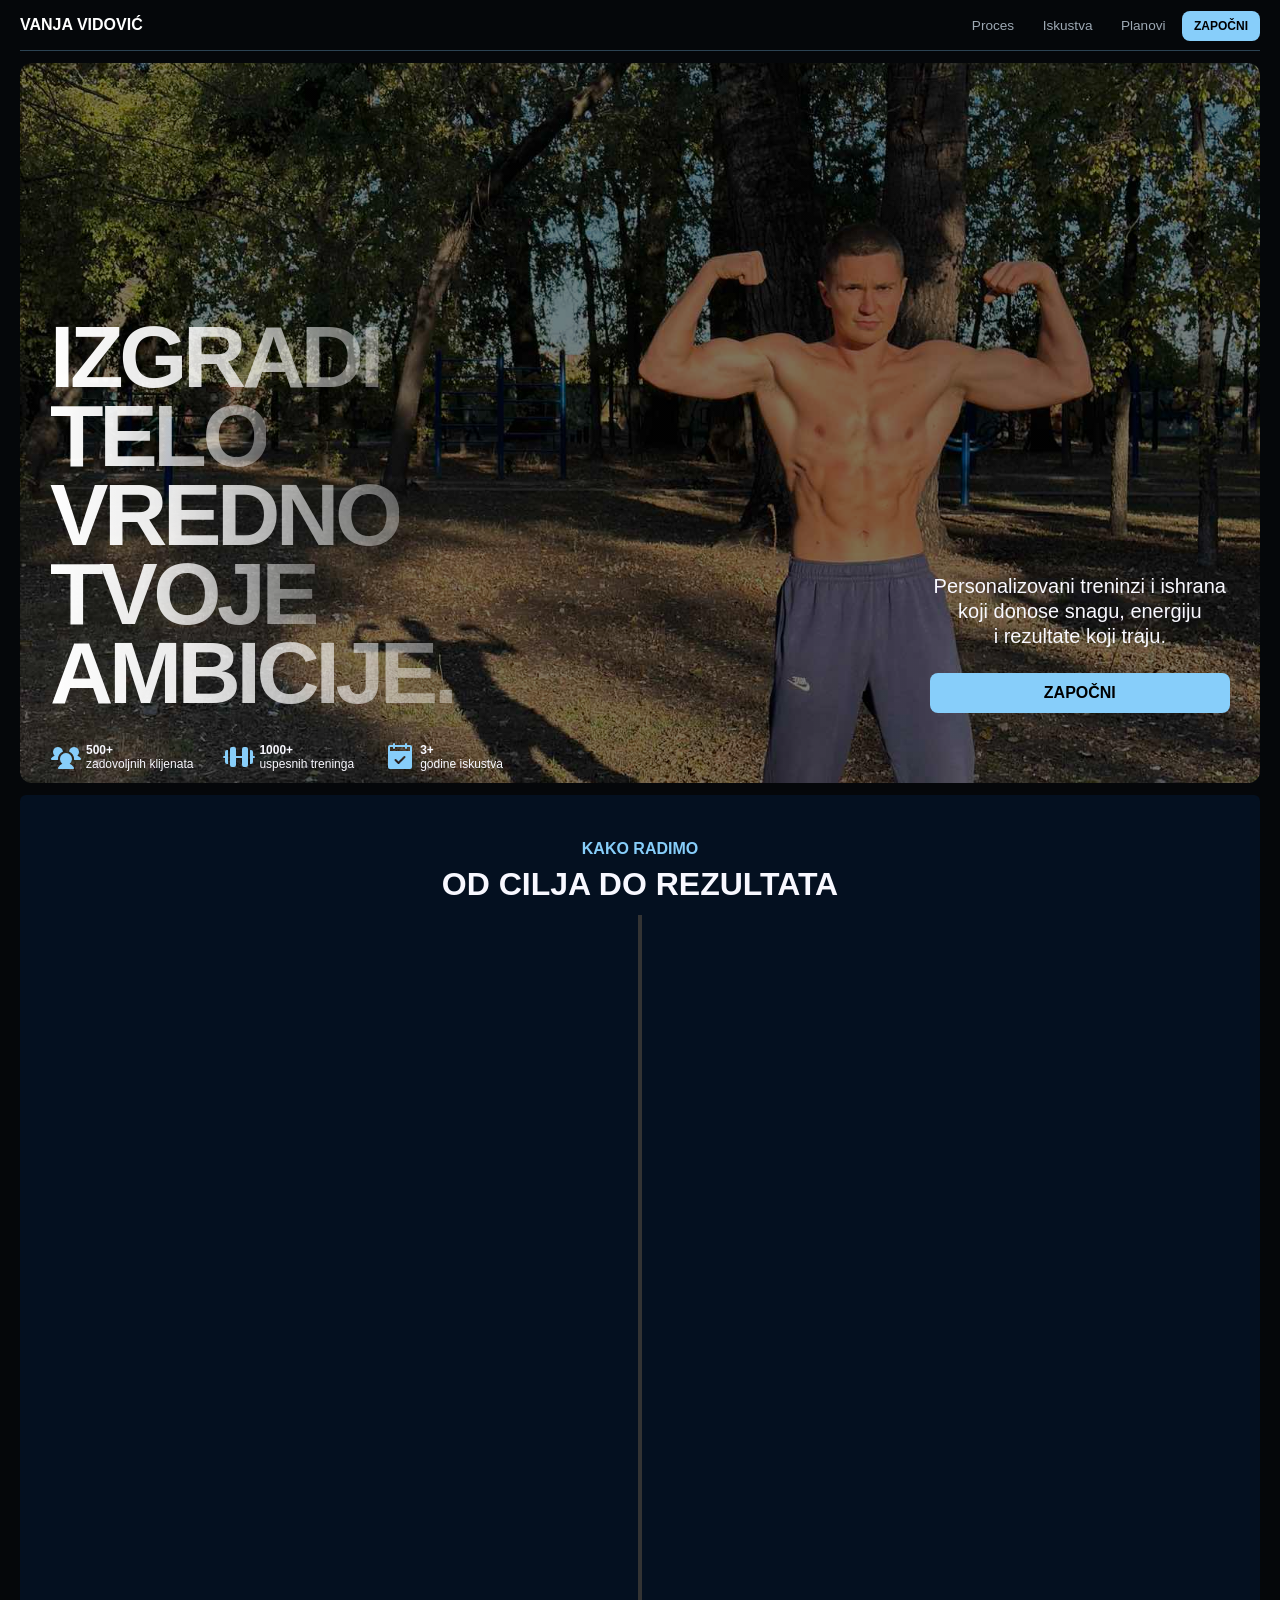
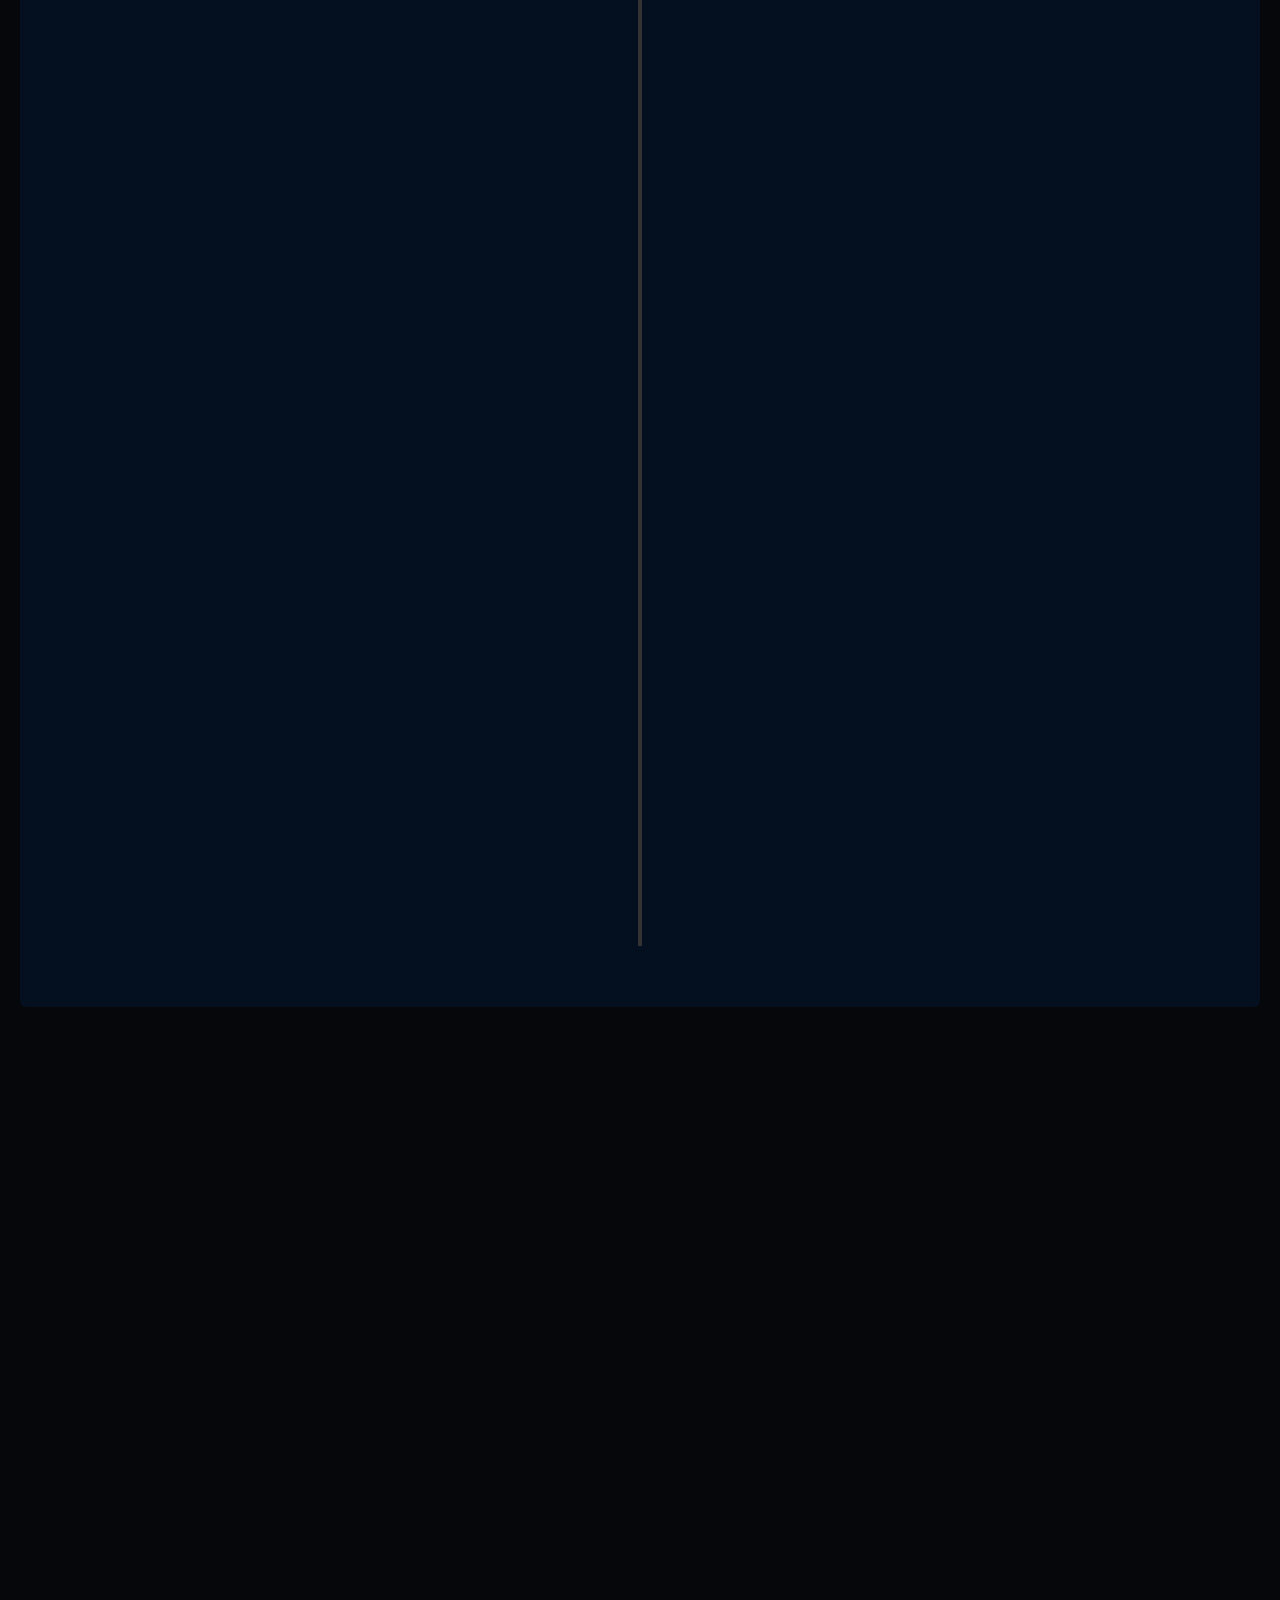
==== commit aafecce5: "Hero sekcija promena" ====
--- a/index.html
+++ b/index.html
@@ -12,7 +12,7 @@
     <div class="wrapper">
 
         <header>
-            <a class="vv" href="#prva-sekcija">Vanja Vidović</a>
+            <a class="vv" href="#">Vanja Vidović</a>
             <nav>
                 <ul>
                     <!-- <li><a href="#hero-id">Početna</a></li> -->
@@ -28,7 +28,7 @@
         
         <main>
             <section class="hero" id="hero-id">
-                <img class = "hero-image" src="images/hero test 2.png" alt="slika_trenera">
+                <!-- <img class = "hero-image" src="images/vanja_hs3-removebg-preview.png" alt="slika_trenera"> -->
                 
                 <div class="title-users">
                     <h1 class="hero-title" id="#title-anchor" data-aos="fade-right" data-aos-anchor="title-anchor"
@@ -68,16 +68,16 @@
                         </div> -->
 
                         <div class="hero-rezultati">
+                            <!-- <div class="hero-rezultati-item">
+                                <img src="images/rezultat1.png" alt="">
+                                <svg class="transformation-icon" xmlns="http://www.w3.org/2000/svg" width="32" height="32" fill="#87cefa" viewBox="0 0 256 256"><path d="M201.57,54.42a104,104,0,1,0,0,147.15A104.17,104.17,0,0,0,201.57,54.42Zm-75.91,79.24-32,32a8,8,0,1,1-11.32-11.32L108.68,128,82.32,101.64A8,8,0,1,1,93.64,90.32l32,32A8,8,0,0,1,125.66,133.66Zm56,0-32,32a8,8,0,0,1-11.32-11.32L164.71,128l-26.36-26.36a8,8,0,1,1,11.32-11.32l32,32A8,8,0,0,1,181.68,133.66Z"></path></svg>
+                            </div>
+
                             <div class="hero-rezultati-item">
                                 <img src="images/rezultat1.png" alt="">
                                 <svg class="transformation-icon" xmlns="http://www.w3.org/2000/svg" width="32" height="32" fill="#87cefa" viewBox="0 0 256 256"><path d="M201.57,54.42a104,104,0,1,0,0,147.15A104.17,104.17,0,0,0,201.57,54.42Zm-75.91,79.24-32,32a8,8,0,1,1-11.32-11.32L108.68,128,82.32,101.64A8,8,0,1,1,93.64,90.32l32,32A8,8,0,0,1,125.66,133.66Zm56,0-32,32a8,8,0,0,1-11.32-11.32L164.71,128l-26.36-26.36a8,8,0,1,1,11.32-11.32l32,32A8,8,0,0,1,181.68,133.66Z"></path></svg>
                             </div>
 
-                            <div class="hero-rezultati-item">
-                                <img src="images/rezultat1.png" alt="">
-                                <svg class="transformation-icon" xmlns="http://www.w3.org/2000/svg" width="32" height="32" fill="#87cefa" viewBox="0 0 256 256"><path d="M201.57,54.42a104,104,0,1,0,0,147.15A104.17,104.17,0,0,0,201.57,54.42Zm-75.91,79.24-32,32a8,8,0,1,1-11.32-11.32L108.68,128,82.32,101.64A8,8,0,1,1,93.64,90.32l32,32A8,8,0,0,1,125.66,133.66Zm56,0-32,32a8,8,0,0,1-11.32-11.32L164.71,128l-26.36-26.36a8,8,0,1,1,11.32-11.32l32,32A8,8,0,0,1,181.68,133.66Z"></path></svg>
-                            </div>
-
                              <div class="hero-rezultati-item">
                                 <img src="images/rezultat1.png" alt="">
                                 <svg class="transformation-icon" xmlns="http://www.w3.org/2000/svg" width="32" height="32" fill="#87cefa" viewBox="0 0 256 256"><path d="M201.57,54.42a104,104,0,1,0,0,147.15A104.17,104.17,0,0,0,201.57,54.42Zm-75.91,79.24-32,32a8,8,0,1,1-11.32-11.32L108.68,128,82.32,101.64A8,8,0,1,1,93.64,90.32l32,32A8,8,0,0,1,125.66,133.66Zm56,0-32,32a8,8,0,0,1-11.32-11.32L164.71,128l-26.36-26.36a8,8,0,1,1,11.32-11.32l32,32A8,8,0,0,1,181.68,133.66Z"></path></svg>
@@ -86,7 +86,7 @@
                              <div class="hero-rezultati-item">
                                 <img src="images/rezultat1.png" alt="">
                                 <svg class="transformation-icon" xmlns="http://www.w3.org/2000/svg" width="32" height="32" fill="#87cefa" viewBox="0 0 256 256"><path d="M201.57,54.42a104,104,0,1,0,0,147.15A104.17,104.17,0,0,0,201.57,54.42Zm-75.91,79.24-32,32a8,8,0,1,1-11.32-11.32L108.68,128,82.32,101.64A8,8,0,1,1,93.64,90.32l32,32A8,8,0,0,1,125.66,133.66Zm56,0-32,32a8,8,0,0,1-11.32-11.32L164.71,128l-26.36-26.36a8,8,0,1,1,11.32-11.32l32,32A8,8,0,0,1,181.68,133.66Z"></path></svg>
-                            </div>
+                            </div> -->
                         </div>
 
                         <p>
@@ -126,7 +126,9 @@
                 </div>
             </section>
 
-            
+            <!-- <section class="hero-video">
+                <video src="videos/video-1.mp4"></video>
+            </section> -->
 
             <section class="process" id="procesSekcija">
 
@@ -163,7 +165,7 @@
                         <figure class="step-photo" data-aos="fade-up"
                             data-aos-duration="750" data-aos-anchor-placement="top-center">
 
-                            <img src="images/upoznavanje.jpg" alt="" loading="lazy">
+                            <img src="images/vanja hs1.JPG" alt="" loading="lazy">
                         </figure>
                     </div>
 
--- a/styles.css
+++ b/styles.css
@@ -138,23 +138,30 @@
 .hero{
     display: flex;
     flex-direction: column;
-    min-height: 70vh;
+    min-height: 80vh;
     overflow: hidden;
     position: relative;
     justify-content: space-between;
     padding-inline: 30px;
     scroll-margin-top: 40px;
-    
-    /* background: red; */
+    /* background: url(images/vanja\ hs5.jpg); */
+    background-position: center;
+    background-size: cover;
+    background-repeat: no-repeat;
+    border-radius: 12px;
+    background-position: 80% center;
+    background-image:
+    linear-gradient(rgba(0, 0, 0, 0.5), rgba(0, 0, 0, 0.5)),
+    url("images/vanja\ hs4.jpg");
 }
 
 .hero-image{
     position: absolute;
-    height: 130%;
-    width: 45%;
+    height: 160%;
+    width: 100%;
     left: 50%;
     top: 50%;
-    transform: translate(-50%, -50%);
+    transform: translate(-50%, -40%);
     z-index: 5;
     /* background: green; */
 
@@ -353,6 +360,17 @@
     width: 28px;
     height: 28px;
 
+}
+
+.hero-video{
+    margin-top: 12px;
+    width: 100%;
+    height: 80vh;
+    background: red;
+}
+
+.hero-video video{
+    width: 100%;
 }
 
 /* -------------------------------------------------------------------- */
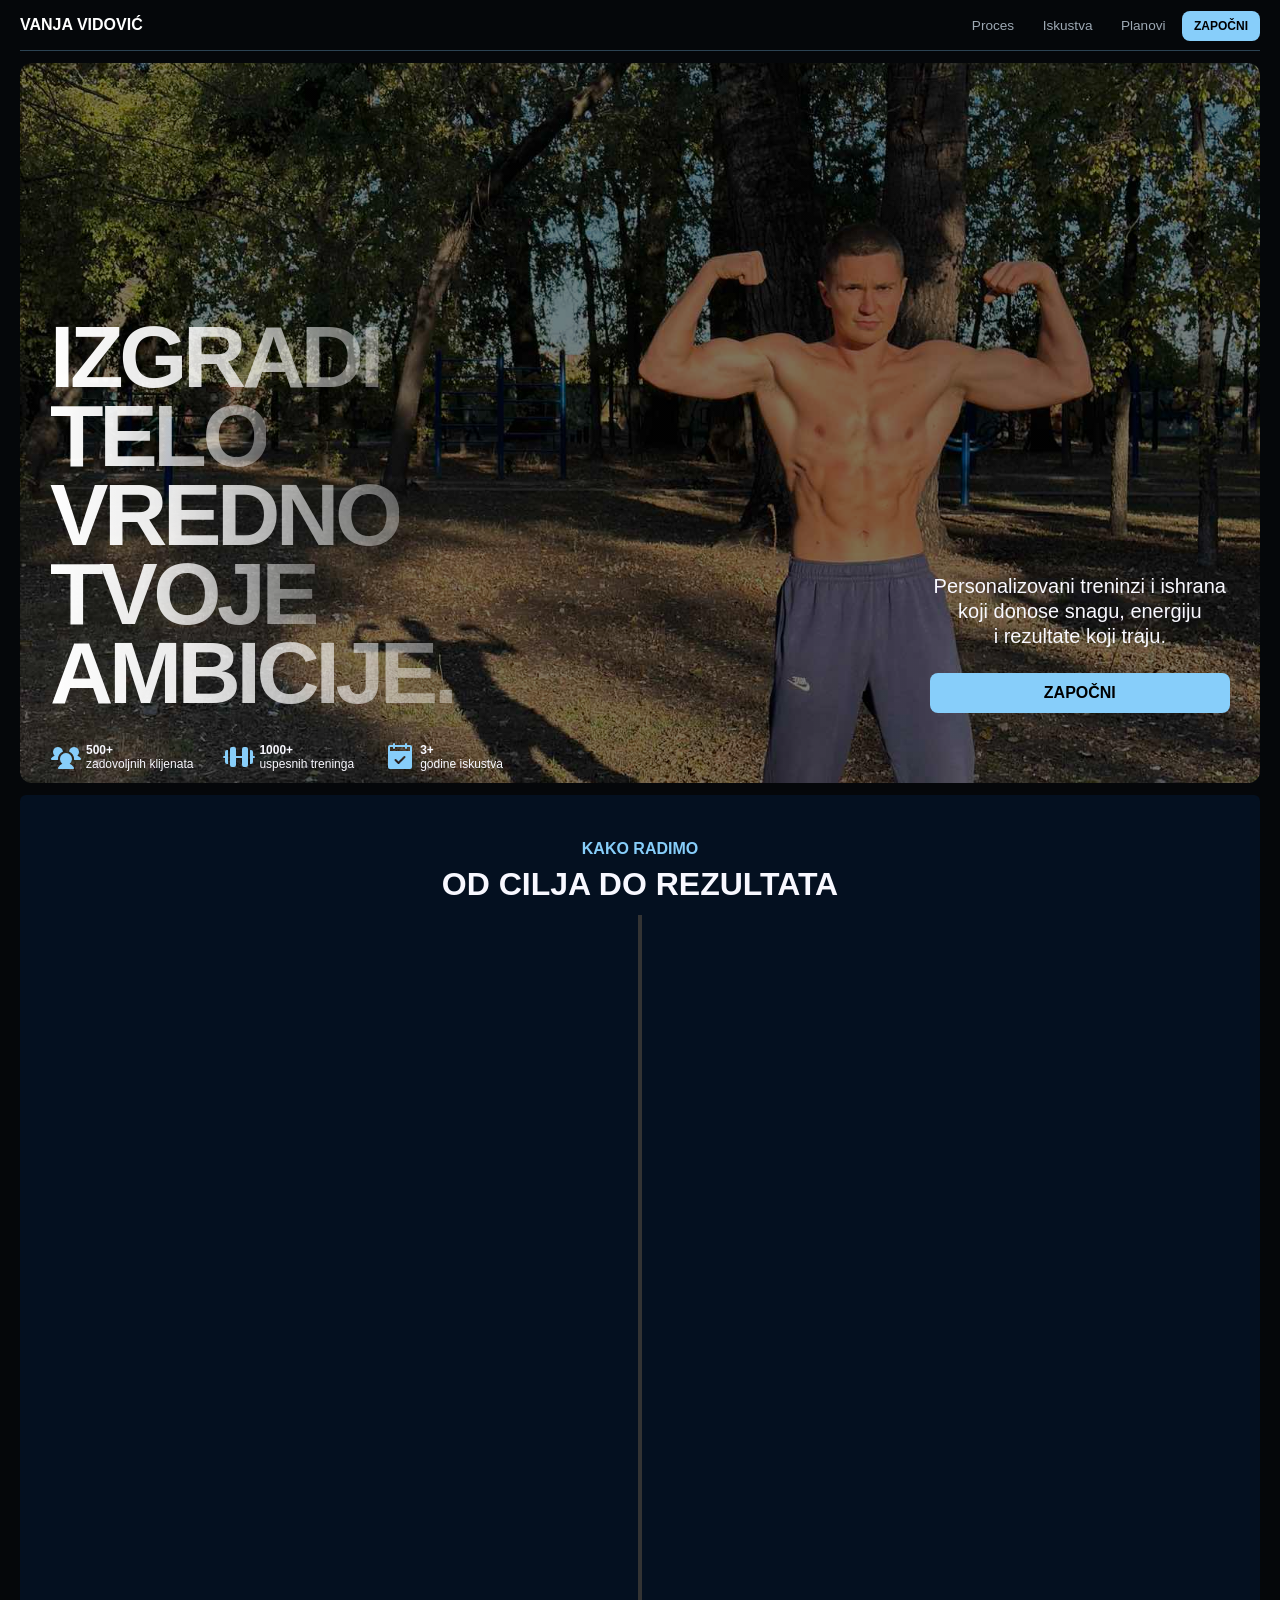
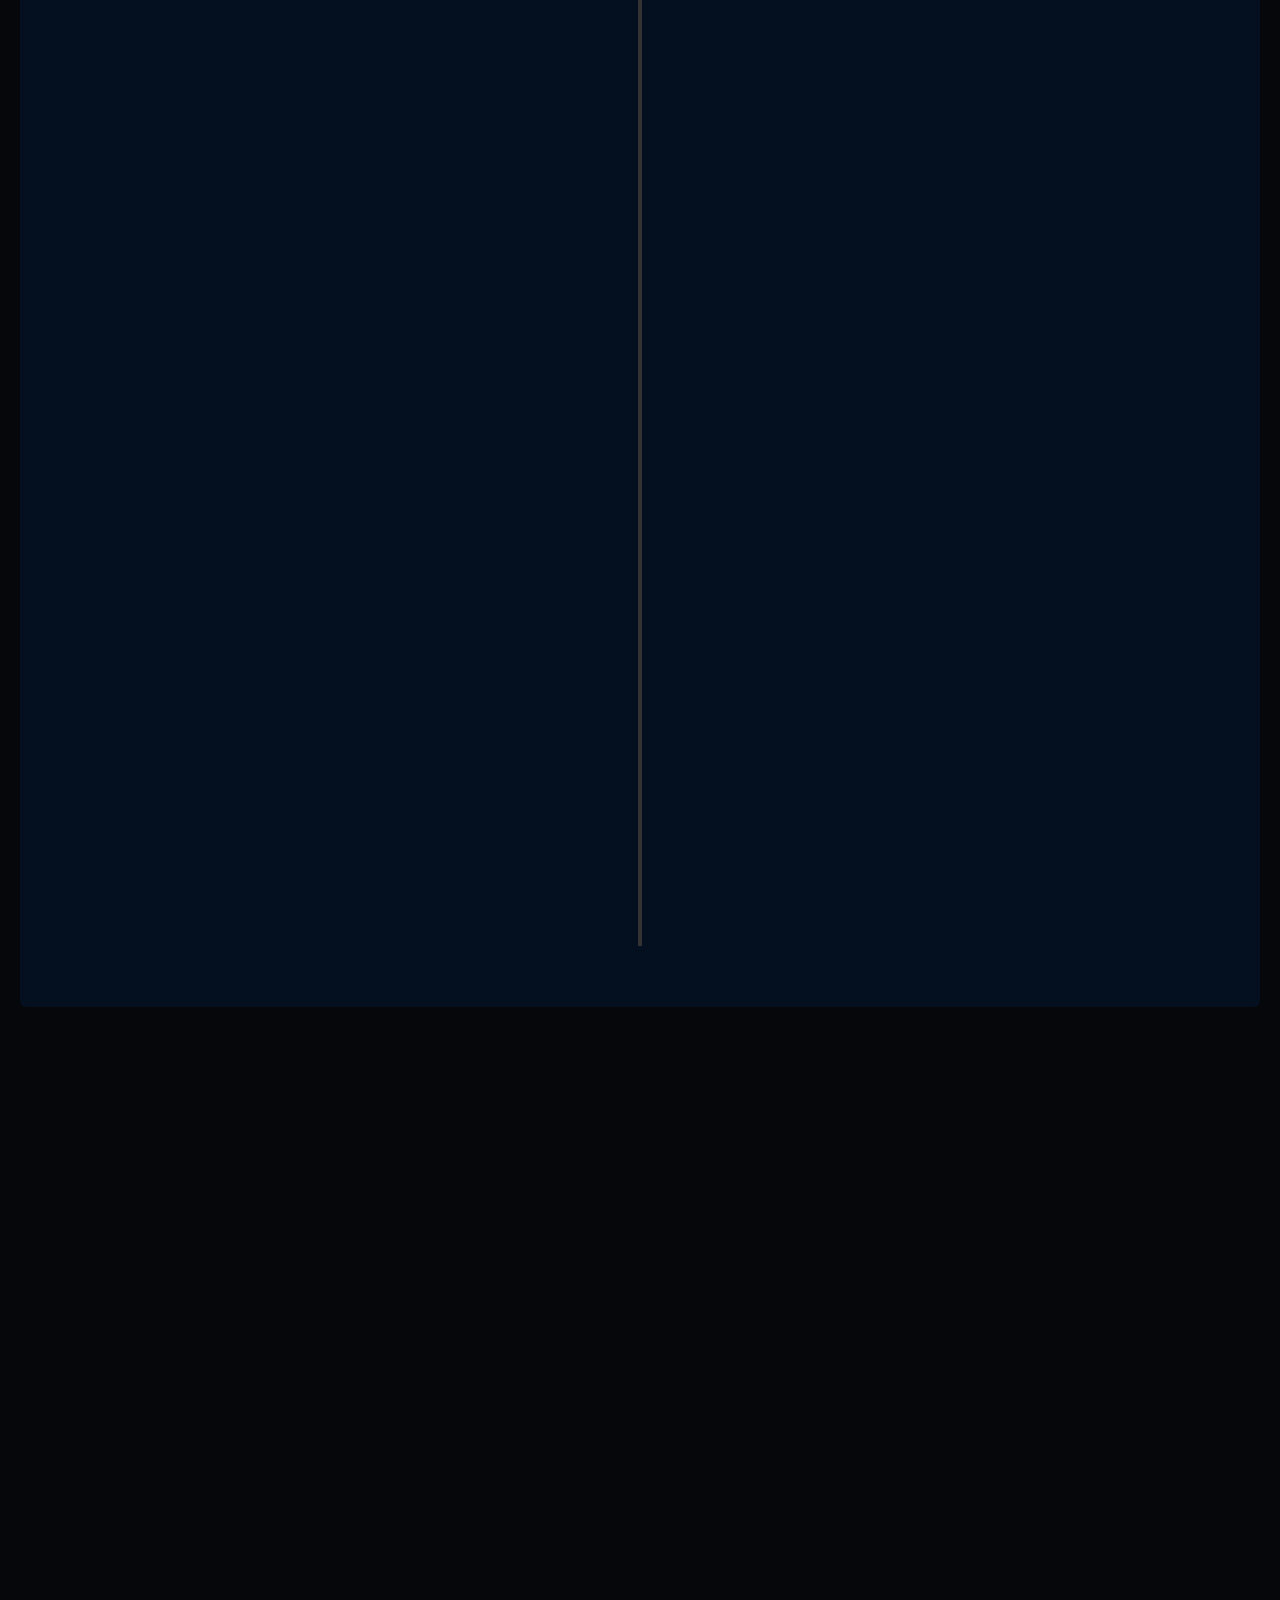
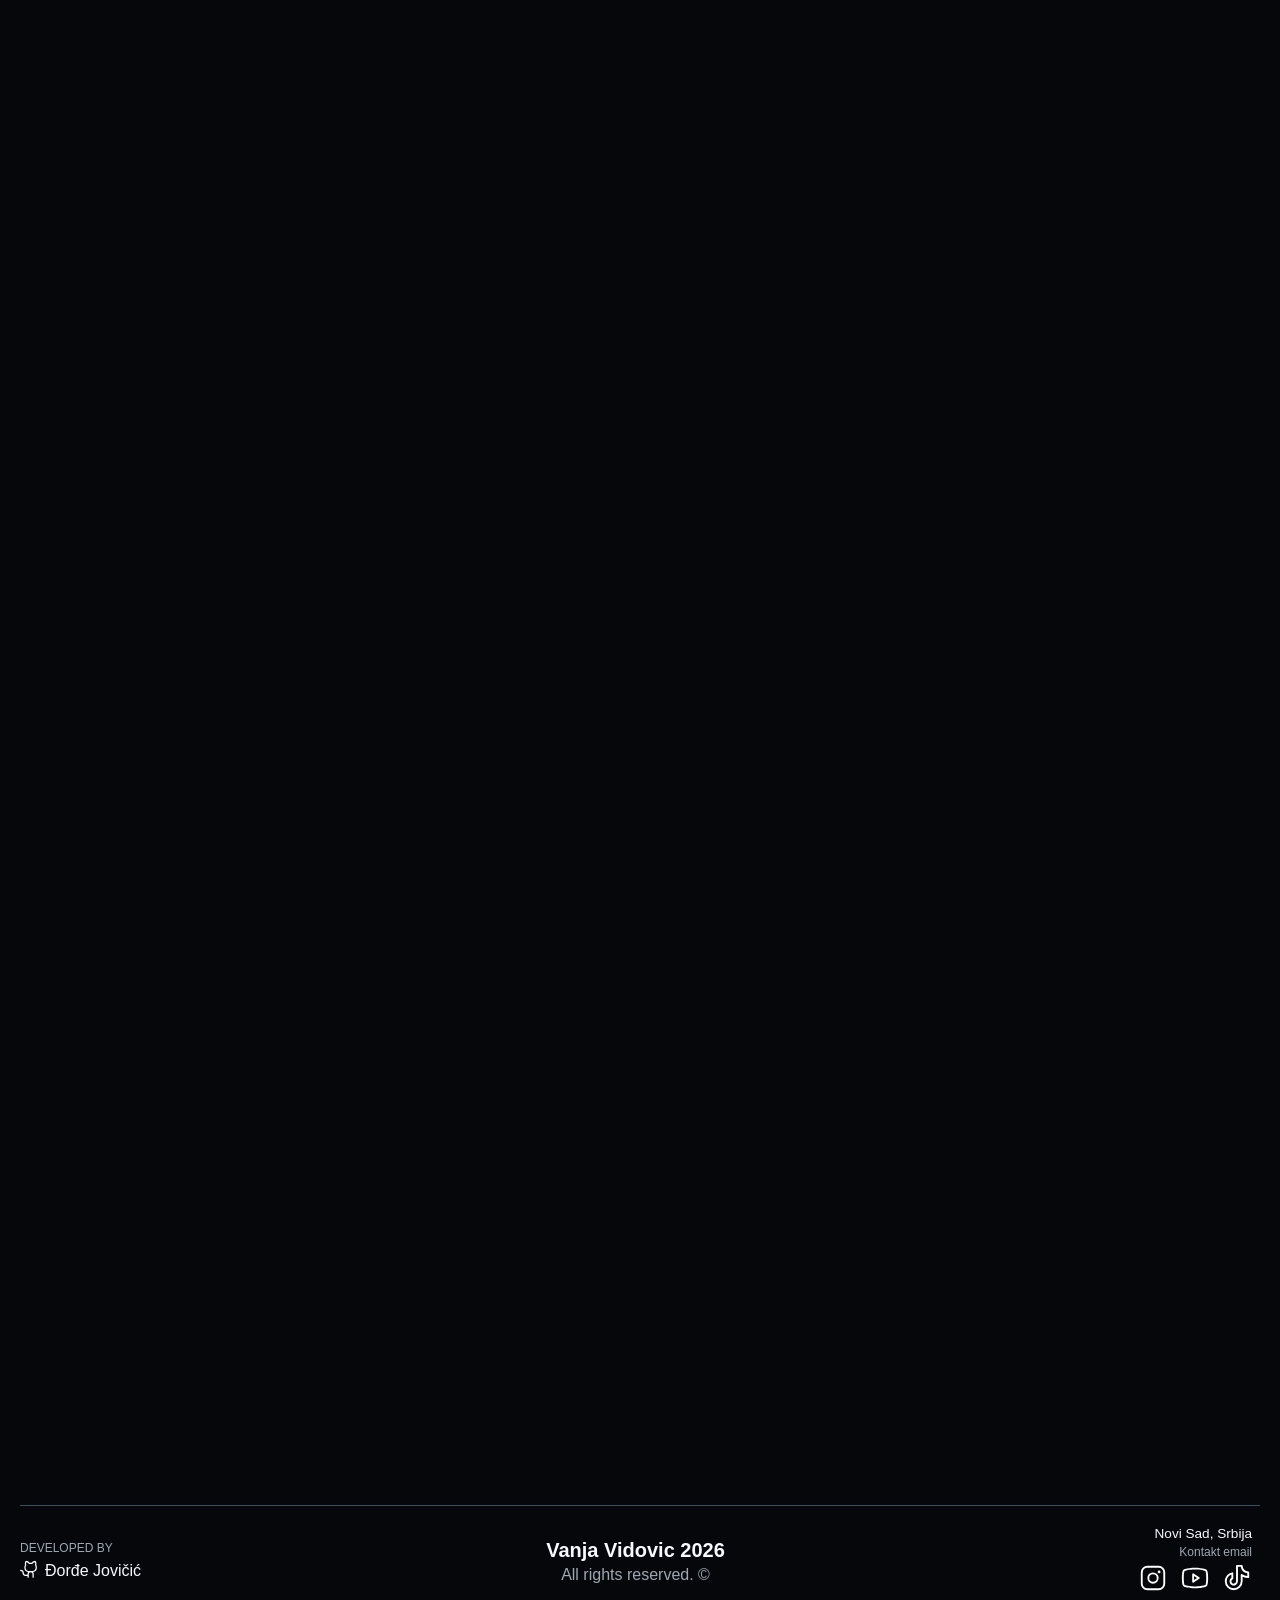
==== commit 5d9842a3: "Footer" ====
--- a/index.html
+++ b/index.html
@@ -665,7 +665,6 @@
             </section>
 
             
-            
             <section class="testemonials" data-aos="fade-right" data-aos-anchor-placement="bottom-bottom"
             id="testemonials-id">
                 <div class="testemonials-header">
@@ -1002,8 +1001,36 @@
                     <svg xmlns="http://www.w3.org/2000/svg" width="32" height="32" fill="#000000" viewBox="0 0 256 256"><path d="M128,136v64a8,8,0,0,1-13.66,5.66L88,179.31,45.66,221.66a8,8,0,0,1-11.32-11.32L76.69,168,50.34,141.66A8,8,0,0,1,56,128h64A8,8,0,0,1,128,136ZM208,32H80A16,16,0,0,0,64,48V96a8,8,0,0,0,16,0V48H208V176H160a8,8,0,0,0,0,16h48a16,16,0,0,0,16-16V48A16,16,0,0,0,208,32Z"></path></svg>
                 </div>
             </section>
-
         </main>
+
+        <footer>
+            <div class="footer-developer">
+                <div class="footer-developer-top">
+                    <p>Developed by </p>
+                </div>
+
+                <div class="footer-developer-bottom">
+                    <a href="https://github.com/jovicicdj?tab=repositories"><svg xmlns="http://www.w3.org/2000/svg" width="32" height="32" fill="#FFFFFF" viewBox="0 0 256 256"><path d="M208.31,75.68A59.78,59.78,0,0,0,202.93,28,8,8,0,0,0,196,24a59.75,59.75,0,0,0-48,24H124A59.75,59.75,0,0,0,76,24a8,8,0,0,0-6.93,4,59.78,59.78,0,0,0-5.38,47.68A58.14,58.14,0,0,0,56,104v8a56.06,56.06,0,0,0,48.44,55.47A39.8,39.8,0,0,0,96,192v8H72a24,24,0,0,1-24-24A40,40,0,0,0,8,136a8,8,0,0,0,0,16,24,24,0,0,1,24,24,40,40,0,0,0,40,40H96v16a8,8,0,0,0,16,0V192a24,24,0,0,1,48,0v40a8,8,0,0,0,16,0V192a39.8,39.8,0,0,0-8.44-24.53A56.06,56.06,0,0,0,216,112v-8A58.14,58.14,0,0,0,208.31,75.68ZM200,112a40,40,0,0,1-40,40H112a40,40,0,0,1-40-40v-8a41.74,41.74,0,0,1,6.9-22.48A8,8,0,0,0,80,73.83a43.81,43.81,0,0,1,.79-33.58,43.88,43.88,0,0,1,32.32,20.06A8,8,0,0,0,119.82,64h32.35a8,8,0,0,0,6.74-3.69,43.87,43.87,0,0,1,32.32-20.06A43.81,43.81,0,0,1,192,73.83a8.09,8.09,0,0,0,1,7.65A41.72,41.72,0,0,1,200,104Z"></path></svg></a>
+                    <p>Đorđe Jovičić</p>
+                </div>
+            </div>
+
+            <div class="footer-main">
+                <p class="footer-main-vv">Vanja Vidovic 2026</p>
+                <p class="footer-main-subvv">All rights reserved. &copy;</p>
+            </div>
+
+            <div class="footer-info">
+                <p class="lokacija">Novi Sad, Srbija</p>
+                <p class="kontakt-email">Kontakt email</p>
+                <!-- <a href="#" class="kontakt-email">vidovicvanja006@gmail.com</a> -->
+                <div class="footer-ikonice">
+                    <a href=""><svg xmlns="http://www.w3.org/2000/svg" width="32" height="32" fill="#FFFFFF" viewBox="0 0 256 256"><path d="M128,80a48,48,0,1,0,48,48A48.05,48.05,0,0,0,128,80Zm0,80a32,32,0,1,1,32-32A32,32,0,0,1,128,160ZM176,24H80A56.06,56.06,0,0,0,24,80v96a56.06,56.06,0,0,0,56,56h96a56.06,56.06,0,0,0,56-56V80A56.06,56.06,0,0,0,176,24Zm40,152a40,40,0,0,1-40,40H80a40,40,0,0,1-40-40V80A40,40,0,0,1,80,40h96a40,40,0,0,1,40,40ZM192,76a12,12,0,1,1-12-12A12,12,0,0,1,192,76Z"></path></svg></a>
+                    <a href=""><svg xmlns="http://www.w3.org/2000/svg" width="32" height="32" fill="#FFFFFF" viewBox="0 0 256 256"><path d="M164.44,121.34l-48-32A8,8,0,0,0,104,96v64a8,8,0,0,0,12.44,6.66l48-32a8,8,0,0,0,0-13.32ZM120,145.05V111l25.58,17ZM234.33,69.52a24,24,0,0,0-14.49-16.4C185.56,39.88,131,40,128,40s-57.56-.12-91.84,13.12a24,24,0,0,0-14.49,16.4C19.08,79.5,16,97.74,16,128s3.08,48.5,5.67,58.48a24,24,0,0,0,14.49,16.41C69,215.56,120.4,216,127.34,216h1.32c6.94,0,58.37-.44,91.18-13.11a24,24,0,0,0,14.49-16.41c2.59-10,5.67-28.22,5.67-58.48S236.92,79.5,234.33,69.52Zm-15.49,113a8,8,0,0,1-4.77,5.49c-31.65,12.22-85.48,12-86,12H128c-.54,0-54.33.2-86-12a8,8,0,0,1-4.77-5.49C34.8,173.39,32,156.57,32,128s2.8-45.39,5.16-54.47A8,8,0,0,1,41.93,68c30.52-11.79,81.66-12,85.85-12h.27c.54,0,54.38-.18,86,12a8,8,0,0,1,4.77,5.49C221.2,82.61,224,99.43,224,128S221.2,173.39,218.84,182.47Z"></path></svg></a>
+                    <a href=""><svg xmlns="http://www.w3.org/2000/svg" width="32" height="32" fill="#FFFFFF" viewBox="0 0 256 256"><path d="M224,72a48.05,48.05,0,0,1-48-48,8,8,0,0,0-8-8H128a8,8,0,0,0-8,8V156a20,20,0,1,1-28.57-18.08A8,8,0,0,0,96,130.69V88a8,8,0,0,0-9.4-7.88C50.91,86.48,24,119.1,24,156a76,76,0,0,0,152,0V116.29A103.25,103.25,0,0,0,224,128a8,8,0,0,0,8-8V80A8,8,0,0,0,224,72Zm-8,39.64a87.19,87.19,0,0,1-43.33-16.15A8,8,0,0,0,160,102v54a60,60,0,0,1-120,0c0-25.9,16.64-49.13,40-57.6v27.67A36,36,0,1,0,136,156V32h24.5A64.14,64.14,0,0,0,216,87.5Z"></path></svg></a>
+                </div>
+            </div>
+        </footer>
     </div>
 </body>
 <script src="script.js"></script>
--- a/styles.css
+++ b/styles.css
@@ -72,9 +72,8 @@
     flex-direction: column;
     width: 100%;
     min-height: 100vh;
-    padding: 20px;
+    padding-inline: 20px;
     /* padding-left: 28px; */
-    padding-top: 0px;
     overflow-x: clip;
 }
 
@@ -152,7 +151,7 @@
     background-position: 80% center;
     background-image:
     linear-gradient(rgba(0, 0, 0, 0.5), rgba(0, 0, 0, 0.5)),
-    url("images/vanja\ hs4.jpg");
+    url("images/vanja hs4.jpg");
 }
 
 .hero-image{
@@ -1625,4 +1624,90 @@
 
 .finalni-cta-dugme:hover{
     cursor: pointer;
+}
+
+footer{
+    /* background: blueviolet; */
+    display: flex;
+    justify-content: space-between;
+    align-items: center;
+    /* background-color: var(--secondary-background-color); */
+    margin-top: 40px;
+    margin-bottom: 0 !important;
+    border-top: 1px solid var(--border-color);
+    padding-top: 12px;
+}
+
+.footer-developer{
+    display: flex;
+    flex-direction: column;
+    gap: 4px;
+}
+
+.footer-developer-top p{
+    text-transform: uppercase;
+    font-size: 0.75em;
+    text-align: left;
+    letter-spacing: 0px;
+    color: var(--text-muted);
+}
+
+.footer-developer-bottom{
+    display: flex;
+    align-items: center;
+    gap: 5px;
+}
+
+
+.footer-developer svg{
+    width: 20px;
+    height: 20px;
+}
+
+.footer-main{
+    padding: 8px;
+    display: flex;
+    flex-direction: column;
+    align-items: center;
+    gap: 4px;
+}
+
+.footer-main-vv{
+    font-size: 1.25em;
+    font-weight: bold;
+}
+
+.footer-main-subvv{
+    font-size: 1em;
+    color: var(--text-muted);
+}
+
+.footer-info{
+    padding: 8px;
+    display: flex;
+    flex-direction: column;
+    align-items: flex-end;
+    gap: 4px;
+}
+
+.kontakt-email{
+    font-size: 0.75em;
+    color: var(--text-muted);
+    text-decoration: none;
+}
+
+.lokacija{
+    font-size: 0.85em;
+}
+
+.footer-ikonice{
+    display: flex;
+    justify-content: center;
+    gap: 12px;
+
+}
+
+.footer-ikonice svg{
+    width: 30px;
+    height: 30px;
 }
